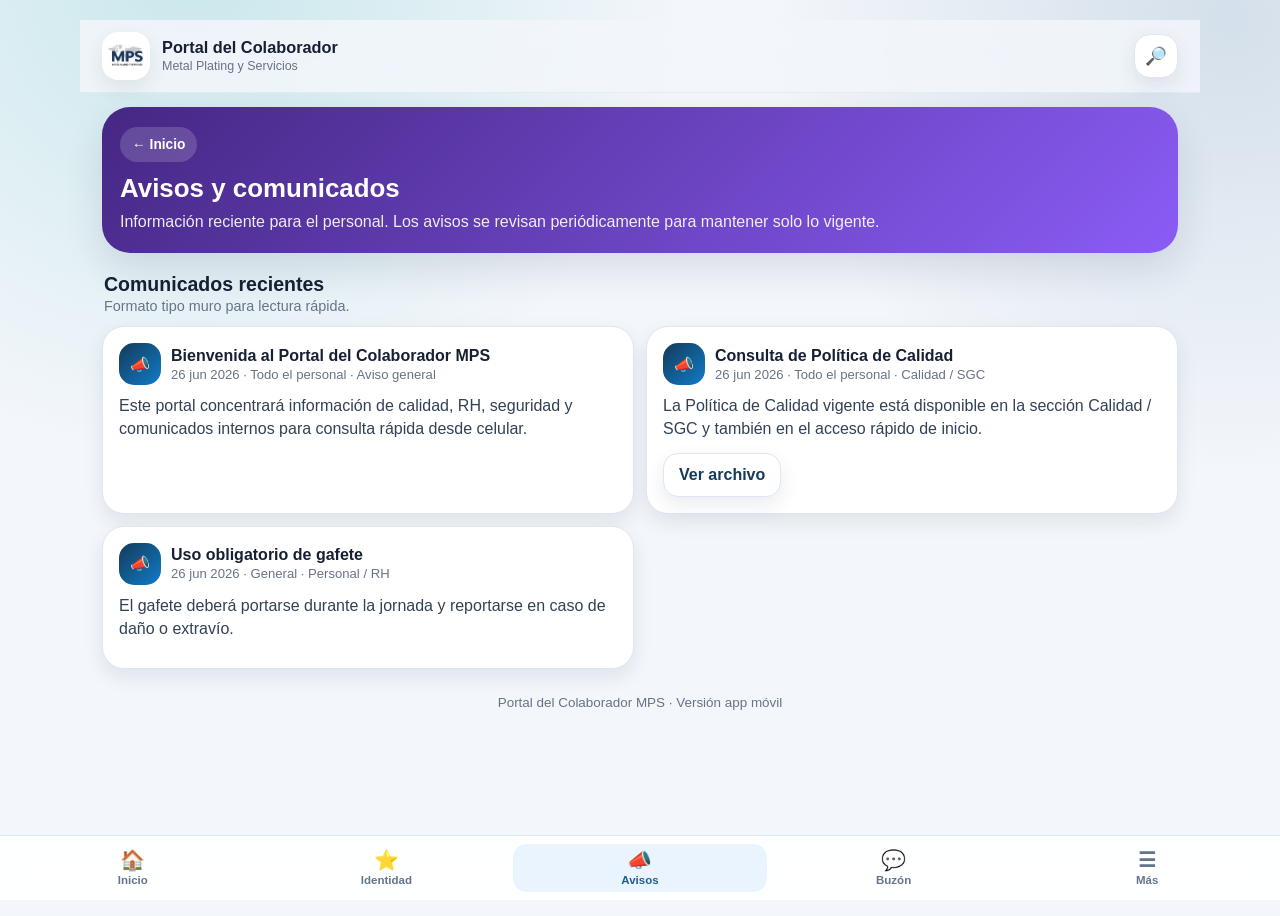
==== avisos.html @ 80244544 "App movil" ====
<!doctype html><html lang="es-MX"><head><meta charset="utf-8"><meta name="viewport" content="width=device-width, initial-scale=1"><title>Avisos - Portal del Colaborador MPS</title><meta name="description" content="Portal del Colaborador MPS."><link rel="stylesheet" href="css/estilos.css"></head><body data-page="avisos"><div class="app-shell"><div class="topbar"><a class="logo-tile" href="index.html"><img src="assets/logo_mps.png" alt="Logo MPS"></a><div class="top-title"><strong>Portal del Colaborador</strong><span>Metal Plating y Servicios</span></div><a class="search-pill" href="documentos.html" aria-label="Documentos">🔎</a></div><section class="module-hero avisos"><a class="back" href="index.html">← Inicio</a><h1>Avisos y comunicados</h1><p>Información reciente para el personal. Los avisos se revisan periódicamente para mantener solo lo vigente.</p></section><section class="section"><div class="section-head"><div><h2>Comunicados recientes</h2><p>Formato tipo muro para lectura rápida.</p></div></div><div id="avisos-feed" class="feed-list">Cargando avisos...</div></section></div><nav class="bottom-nav" aria-label="Navegación principal"><a href="index.html" data-nav="inicio"><span class="nav-ico">🏠</span><span>Inicio</span></a><a href="identidad.html" data-nav="identidad"><span class="nav-ico">⭐</span><span>Identidad</span></a><a href="avisos.html" data-nav="avisos"><span class="nav-ico">📣</span><span>Avisos</span></a><a href="buzon.html" data-nav="buzon"><span class="nav-ico">💬</span><span>Buzón</span></a><a href="mas.html" data-nav="mas"><span class="nav-ico">☰</span><span>Más</span></a></nav><footer class="footer">Portal del Colaborador MPS · Versión app móvil</footer><script src="js/portal.js"></script></body></html>
---- css/estilos.css ----
:root{--bg:#f3f6fb;--card:#fff;--ink:#172033;--muted:#687386;--line:#dde6f1;--primary:#153a5b;--primary2:#225f8d;--accent:#0ba6a6;--accent2:#0f7cc7;--ok:#12824a;--shadow:0 16px 38px rgba(24,42,67,.12);--shadow2:0 8px 20px rgba(24,42,67,.09);--r:24px}
*{box-sizing:border-box}html{scroll-behavior:smooth}body{margin:0;font-family:Arial,Helvetica,sans-serif;color:var(--ink);background:radial-gradient(circle at 15% -4%,rgba(11,166,166,.18),transparent 34%),radial-gradient(circle at 96% 2%,rgba(34,95,141,.15),transparent 30%),var(--bg);padding-bottom:96px}a{color:inherit;text-decoration:none}h1,h2,h3,p{margin-top:0}.app-shell{max-width:1120px;margin:0 auto;padding:14px 14px 0}.topbar{position:sticky;top:0;z-index:10;display:flex;align-items:center;gap:12px;padding:12px 14px;margin:0 -14px 10px;background:rgba(243,246,251,.86);backdrop-filter:blur(14px);border-bottom:1px solid rgba(221,230,241,.72)}.logo-tile{width:48px;height:48px;border-radius:16px;background:white;display:grid;place-items:center;box-shadow:var(--shadow2);overflow:hidden;flex:0 0 auto}.logo-tile img{width:40px;height:auto}.top-title{line-height:1.1}.top-title strong{font-size:1.02rem}.top-title span{display:block;color:var(--muted);font-size:.78rem;margin-top:3px}.search-pill{margin-left:auto;min-width:44px;height:44px;border-radius:16px;background:#fff;border:1px solid var(--line);display:grid;place-items:center;box-shadow:var(--shadow2);font-size:1.1rem}.hero-app{padding:22px 18px;background:linear-gradient(135deg,rgba(21,58,91,.98),rgba(15,124,199,.92));color:white;border-radius:30px;box-shadow:var(--shadow);overflow:hidden;position:relative}.hero-app:after{content:"";position:absolute;right:-36px;bottom:-42px;width:138px;height:138px;border-radius:44px;background:rgba(255,255,255,.12);transform:rotate(20deg)}.hero-app .eyebrow{font-size:.78rem;text-transform:uppercase;letter-spacing:.12em;font-weight:800;opacity:.8;margin-bottom:8px}.hero-app h1{font-size:1.82rem;line-height:1.03;margin-bottom:10px;max-width:520px}.hero-app p{color:rgba(255,255,255,.9);line-height:1.45;max-width:650px;margin-bottom:14px}.quick-badges{display:flex;gap:8px;flex-wrap:wrap}.quick-badges span{background:rgba(255,255,255,.14);border:1px solid rgba(255,255,255,.24);padding:8px 11px;border-radius:999px;font-size:.78rem;font-weight:800}.section{margin-top:20px}.section-head{display:flex;align-items:flex-end;justify-content:space-between;gap:12px;margin:0 2px 12px}.section-head h2{font-size:1.22rem;margin-bottom:2px}.section-head p{color:var(--muted);font-size:.9rem;margin-bottom:0}.link-mini{color:var(--primary2);font-weight:800;font-size:.9rem}.app-grid{display:grid;grid-template-columns:repeat(2,minmax(0,1fr));gap:12px}.app-card{border-radius:24px;background:var(--card);border:1px solid var(--line);box-shadow:var(--shadow2);padding:16px;min-height:150px;display:flex;flex-direction:column;justify-content:space-between;position:relative;overflow:hidden}.app-card:after{content:"";position:absolute;right:-28px;top:-28px;width:88px;height:88px;border-radius:30px;background:rgba(15,124,199,.08);transform:rotate(18deg)}.app-card .icon{font-size:2rem;margin-bottom:12px}.app-card h3{font-size:1.03rem;margin-bottom:5px;position:relative;z-index:1}.app-card p{color:var(--muted);font-size:.88rem;line-height:1.35;margin-bottom:0;position:relative;z-index:1}.app-card.identity{background:linear-gradient(180deg,#fff,#edf8ff)}.app-card.rh{background:linear-gradient(180deg,#fff,#eefbf8)}.app-card.seguridad{background:linear-gradient(180deg,#fff,#fff5ea)}.app-card.avisos{background:linear-gradient(180deg,#fff,#f4f0ff)}.app-card.buzon{background:linear-gradient(180deg,#fff,#eef8ff)}.doc-feature,.notice{background:white;border:1px solid var(--line);border-radius:var(--r);box-shadow:var(--shadow2);padding:16px}.feed-list,.doc-list{display:grid;gap:12px}.feed-card,.doc-card{background:white;border:1px solid var(--line);border-radius:22px;box-shadow:var(--shadow2);padding:16px}.feed-top{display:flex;align-items:center;gap:10px;margin-bottom:10px}.feed-avatar{width:42px;height:42px;border-radius:15px;background:linear-gradient(135deg,var(--primary),var(--accent2));display:grid;place-items:center;color:white;font-weight:900}.feed-meta strong{display:block}.feed-meta span{display:block;color:var(--muted);font-size:.82rem;margin-top:2px}.feed-card p,.doc-card p{color:#334155;line-height:1.42;margin-bottom:12px}.module-hero{padding:20px 18px;border-radius:28px;color:white;box-shadow:var(--shadow);background:linear-gradient(135deg,var(--primary),var(--accent2));margin-top:8px;position:relative;overflow:hidden}.module-hero.identity{background:linear-gradient(135deg,#123556,#1b84bd)}.module-hero.avisos{background:linear-gradient(135deg,#452783,#8b5cf6)}.module-hero.buzon{background:linear-gradient(135deg,#0f5974,#0ba6a6)}.module-hero.mas{background:linear-gradient(135deg,#243447,#60758f)}.module-hero h1{font-size:1.62rem;margin-bottom:8px}.module-hero p{color:rgba(255,255,255,.9);line-height:1.4;margin-bottom:0}.back{display:inline-flex;align-items:center;gap:8px;margin-bottom:12px;padding:10px 12px;border-radius:999px;background:rgba(255,255,255,.16);color:white;font-weight:800;font-size:.86rem}.tabs{display:flex;gap:8px;overflow:auto;padding:2px 2px 8px;margin-bottom:10px}.tab{white-space:nowrap;border:1px solid var(--line);background:white;border-radius:999px;padding:10px 13px;font-weight:800;color:#334155;box-shadow:var(--shadow2);cursor:pointer}.tab.active{background:var(--primary);color:white;border-color:var(--primary)}.meta-row{display:flex;flex-wrap:wrap;gap:7px;margin-bottom:12px}.pill{border-radius:999px;background:#f1f5f9;border:1px solid #e2e8f0;color:#475569;padding:6px 9px;font-size:.75rem;font-weight:800}.pill.ok{background:#eaf8f0;color:var(--ok);border-color:#bfe7ce}.pill.pending{background:#fff7ed;color:#9a4b00;border-color:#fed7aa}.pill.draft{background:#f5f3ff;color:#6d28d9;border-color:#ddd6fe}.btn-row{display:flex;flex-wrap:wrap;gap:10px}.btn{display:inline-flex;align-items:center;justify-content:center;gap:8px;min-height:44px;padding:11px 15px;border-radius:15px;background:linear-gradient(135deg,var(--primary),var(--accent2));color:white;font-weight:900;border:0;box-shadow:0 8px 18px rgba(15,124,199,.18)}.btn.secondary{background:#fff;color:var(--primary);border:1px solid var(--line);box-shadow:var(--shadow2)}.btn.disabled{background:#e5e7eb;color:#64748b;box-shadow:none}.note-chip{display:inline-flex;width:fit-content;padding:9px 12px;border-radius:999px;background:rgba(29,168,161,.12);color:#0f6f78;border:1px solid #bfeae7;font-size:.82rem;font-weight:900}.epp-icons{display:grid;gap:10px;margin-top:12px}.epp-item{display:flex;align-items:center;gap:10px;padding:10px 12px;border-radius:14px;background:linear-gradient(180deg,#fffdf8,#fff7e5);border:1px solid #f0d490;color:#6f4a00;font-weight:700;line-height:1.35}.forms-card{display:grid;gap:18px}.forms-card-text{padding:16px;border-radius:18px;background:linear-gradient(180deg,rgba(255,255,255,.94),rgba(245,248,255,.94));border:1px solid rgba(23,50,77,.14)}.forms-frame-wrap{width:100%;min-height:680px;border-radius:22px;overflow:hidden;border:1px solid rgba(23,50,77,.16);background:#fff;box-shadow:var(--shadow2)}.forms-frame{width:100%;height:760px;border:0;display:block}.bottom-nav{position:fixed;left:0;right:0;bottom:0;z-index:20;background:rgba(255,255,255,.92);backdrop-filter:blur(14px);border-top:1px solid var(--line);display:grid;grid-template-columns:repeat(5,1fr);padding:8px 6px calc(8px + env(safe-area-inset-bottom))}.bottom-nav a{display:flex;flex-direction:column;align-items:center;gap:4px;color:#64748b;font-size:.72rem;font-weight:900;padding:6px 2px;border-radius:14px}.bottom-nav a .nav-ico{font-size:1.25rem;line-height:1}.bottom-nav a.active{background:#eaf4ff;color:var(--primary2)}.footer{padding:26px 14px 110px;text-align:center;color:var(--muted);font-size:.84rem}
@media (min-width:720px){.app-shell{padding:20px 22px 0}.topbar{margin:0 -22px 14px;padding-left:22px;padding-right:22px}.hero-app{padding:34px}.hero-app h1{font-size:2.35rem}.app-grid{grid-template-columns:repeat(3,minmax(0,1fr))}.doc-feature{display:grid;grid-template-columns:1fr auto;align-items:center}.doc-list,.feed-list{grid-template-columns:repeat(2,minmax(0,1fr))}.epp-icons{grid-template-columns:repeat(2,minmax(0,1fr))}}@media (min-width:1040px){.app-grid{grid-template-columns:repeat(5,minmax(0,1fr))}}
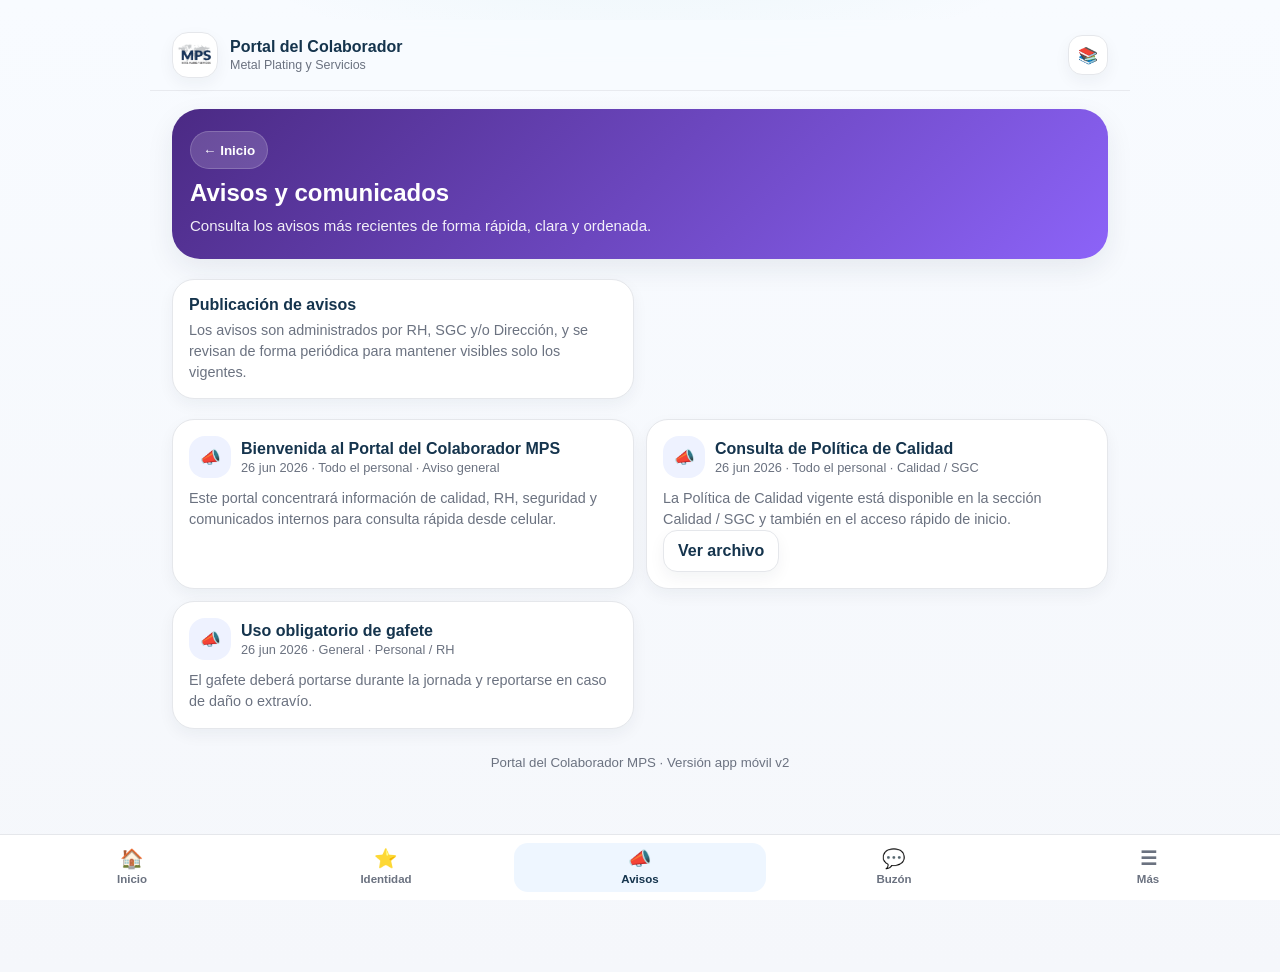
==== commit 96652209: "app" ====
--- a/avisos.html
+++ b/avisos.html
@@ -1 +1,57 @@
-<!doctype html><html lang="es-MX"><head><meta charset="utf-8"><meta name="viewport" content="width=device-width, initial-scale=1"><title>Avisos - Portal del Colaborador MPS</title><meta name="description" content="Portal del Colaborador MPS."><link rel="stylesheet" href="css/estilos.css"></head><body data-page="avisos"><div class="app-shell"><div class="topbar"><a class="logo-tile" href="index.html"><img src="assets/logo_mps.png" alt="Logo MPS"></a><div class="top-title"><strong>Portal del Colaborador</strong><span>Metal Plating y Servicios</span></div><a class="search-pill" href="documentos.html" aria-label="Documentos">🔎</a></div><section class="module-hero avisos"><a class="back" href="index.html">← Inicio</a><h1>Avisos y comunicados</h1><p>Información reciente para el personal. Los avisos se revisan periódicamente para mantener solo lo vigente.</p></section><section class="section"><div class="section-head"><div><h2>Comunicados recientes</h2><p>Formato tipo muro para lectura rápida.</p></div></div><div id="avisos-feed" class="feed-list">Cargando avisos...</div></section></div><nav class="bottom-nav" aria-label="Navegación principal"><a href="index.html" data-nav="inicio"><span class="nav-ico">🏠</span><span>Inicio</span></a><a href="identidad.html" data-nav="identidad"><span class="nav-ico">⭐</span><span>Identidad</span></a><a href="avisos.html" data-nav="avisos"><span class="nav-ico">📣</span><span>Avisos</span></a><a href="buzon.html" data-nav="buzon"><span class="nav-ico">💬</span><span>Buzón</span></a><a href="mas.html" data-nav="mas"><span class="nav-ico">☰</span><span>Más</span></a></nav><footer class="footer">Portal del Colaborador MPS · Versión app móvil</footer><script src="js/portal.js"></script></body></html>+<!doctype html>
+<html lang="es-MX">
+<head>
+  <meta charset="utf-8">
+  <meta name="viewport" content="width=device-width, initial-scale=1">
+  <title>Avisos - Portal del Colaborador MPS</title>
+  <meta name="description" content="Portal del Colaborador MPS">
+  <link rel="stylesheet" href="css/estilos.css">
+</head>
+<body data-page="avisos">
+  <div class="shell">
+    
+    <header class="topbar">
+      <a class="logo-box" href="index.html"><img src="assets/logo_mps.png" alt="Logo MPS"></a>
+      <div class="topcopy">
+        <strong>Portal del Colaborador</strong>
+        <span>Metal Plating y Servicios</span>
+      </div>
+      <div class="top-actions">
+        <a class="action-ico" href="documentos.html" aria-label="Documentos">📚</a>
+      </div>
+    </header>
+    
+    
+<section class="module-hero avisos">
+  <a class="back-btn" href="index.html">← Inicio</a>
+  <h1>Avisos y comunicados</h1>
+  <p>Consulta los avisos más recientes de forma rápida, clara y ordenada.</p>
+</section>
+
+<section class="section">
+  <div class="highlight-row">
+    <div class="info-box">
+      <h3>Publicación de avisos</h3>
+      <p>Los avisos son administrados por RH, SGC y/o Dirección, y se revisan de forma periódica para mantener visibles solo los vigentes.</p>
+    </div>
+  </div>
+</section>
+
+<section class="section">
+  <div id="avisos-feed" class="feed-list">Cargando avisos...</div>
+</section>
+
+    <footer class="footer">Portal del Colaborador MPS · Versión app móvil v2</footer>
+  </div>
+  
+    <nav class="bottom-nav" aria-label="Navegación principal">
+      <a href="index.html" data-nav="inicio"><span class="nav-ico">🏠</span><span>Inicio</span></a>
+      <a href="identidad.html" data-nav="identidad"><span class="nav-ico">⭐</span><span>Identidad</span></a>
+      <a href="avisos.html" data-nav="avisos"><span class="nav-ico">📣</span><span>Avisos</span></a>
+      <a href="buzon.html" data-nav="buzon"><span class="nav-ico">💬</span><span>Buzón</span></a>
+      <a href="mas.html" data-nav="mas"><span class="nav-ico">☰</span><span>Más</span></a>
+    </nav>
+    
+  <script src="js/portal.js"></script>
+</body>
+</html>
--- a/css/estilos.css
+++ b/css/estilos.css
@@ -1,4 +1,303 @@
 
-:root{--bg:#f3f6fb;--card:#fff;--ink:#172033;--muted:#687386;--line:#dde6f1;--primary:#153a5b;--primary2:#225f8d;--accent:#0ba6a6;--accent2:#0f7cc7;--ok:#12824a;--shadow:0 16px 38px rgba(24,42,67,.12);--shadow2:0 8px 20px rgba(24,42,67,.09);--r:24px}
-*{box-sizing:border-box}html{scroll-behavior:smooth}body{margin:0;font-family:Arial,Helvetica,sans-serif;color:var(--ink);background:radial-gradient(circle at 15% -4%,rgba(11,166,166,.18),transparent 34%),radial-gradient(circle at 96% 2%,rgba(34,95,141,.15),transparent 30%),var(--bg);padding-bottom:96px}a{color:inherit;text-decoration:none}h1,h2,h3,p{margin-top:0}.app-shell{max-width:1120px;margin:0 auto;padding:14px 14px 0}.topbar{position:sticky;top:0;z-index:10;display:flex;align-items:center;gap:12px;padding:12px 14px;margin:0 -14px 10px;background:rgba(243,246,251,.86);backdrop-filter:blur(14px);border-bottom:1px solid rgba(221,230,241,.72)}.logo-tile{width:48px;height:48px;border-radius:16px;background:white;display:grid;place-items:center;box-shadow:var(--shadow2);overflow:hidden;flex:0 0 auto}.logo-tile img{width:40px;height:auto}.top-title{line-height:1.1}.top-title strong{font-size:1.02rem}.top-title span{display:block;color:var(--muted);font-size:.78rem;margin-top:3px}.search-pill{margin-left:auto;min-width:44px;height:44px;border-radius:16px;background:#fff;border:1px solid var(--line);display:grid;place-items:center;box-shadow:var(--shadow2);font-size:1.1rem}.hero-app{padding:22px 18px;background:linear-gradient(135deg,rgba(21,58,91,.98),rgba(15,124,199,.92));color:white;border-radius:30px;box-shadow:var(--shadow);overflow:hidden;position:relative}.hero-app:after{content:"";position:absolute;right:-36px;bottom:-42px;width:138px;height:138px;border-radius:44px;background:rgba(255,255,255,.12);transform:rotate(20deg)}.hero-app .eyebrow{font-size:.78rem;text-transform:uppercase;letter-spacing:.12em;font-weight:800;opacity:.8;margin-bottom:8px}.hero-app h1{font-size:1.82rem;line-height:1.03;margin-bottom:10px;max-width:520px}.hero-app p{color:rgba(255,255,255,.9);line-height:1.45;max-width:650px;margin-bottom:14px}.quick-badges{display:flex;gap:8px;flex-wrap:wrap}.quick-badges span{background:rgba(255,255,255,.14);border:1px solid rgba(255,255,255,.24);padding:8px 11px;border-radius:999px;font-size:.78rem;font-weight:800}.section{margin-top:20px}.section-head{display:flex;align-items:flex-end;justify-content:space-between;gap:12px;margin:0 2px 12px}.section-head h2{font-size:1.22rem;margin-bottom:2px}.section-head p{color:var(--muted);font-size:.9rem;margin-bottom:0}.link-mini{color:var(--primary2);font-weight:800;font-size:.9rem}.app-grid{display:grid;grid-template-columns:repeat(2,minmax(0,1fr));gap:12px}.app-card{border-radius:24px;background:var(--card);border:1px solid var(--line);box-shadow:var(--shadow2);padding:16px;min-height:150px;display:flex;flex-direction:column;justify-content:space-between;position:relative;overflow:hidden}.app-card:after{content:"";position:absolute;right:-28px;top:-28px;width:88px;height:88px;border-radius:30px;background:rgba(15,124,199,.08);transform:rotate(18deg)}.app-card .icon{font-size:2rem;margin-bottom:12px}.app-card h3{font-size:1.03rem;margin-bottom:5px;position:relative;z-index:1}.app-card p{color:var(--muted);font-size:.88rem;line-height:1.35;margin-bottom:0;position:relative;z-index:1}.app-card.identity{background:linear-gradient(180deg,#fff,#edf8ff)}.app-card.rh{background:linear-gradient(180deg,#fff,#eefbf8)}.app-card.seguridad{background:linear-gradient(180deg,#fff,#fff5ea)}.app-card.avisos{background:linear-gradient(180deg,#fff,#f4f0ff)}.app-card.buzon{background:linear-gradient(180deg,#fff,#eef8ff)}.doc-feature,.notice{background:white;border:1px solid var(--line);border-radius:var(--r);box-shadow:var(--shadow2);padding:16px}.feed-list,.doc-list{display:grid;gap:12px}.feed-card,.doc-card{background:white;border:1px solid var(--line);border-radius:22px;box-shadow:var(--shadow2);padding:16px}.feed-top{display:flex;align-items:center;gap:10px;margin-bottom:10px}.feed-avatar{width:42px;height:42px;border-radius:15px;background:linear-gradient(135deg,var(--primary),var(--accent2));display:grid;place-items:center;color:white;font-weight:900}.feed-meta strong{display:block}.feed-meta span{display:block;color:var(--muted);font-size:.82rem;margin-top:2px}.feed-card p,.doc-card p{color:#334155;line-height:1.42;margin-bottom:12px}.module-hero{padding:20px 18px;border-radius:28px;color:white;box-shadow:var(--shadow);background:linear-gradient(135deg,var(--primary),var(--accent2));margin-top:8px;position:relative;overflow:hidden}.module-hero.identity{background:linear-gradient(135deg,#123556,#1b84bd)}.module-hero.avisos{background:linear-gradient(135deg,#452783,#8b5cf6)}.module-hero.buzon{background:linear-gradient(135deg,#0f5974,#0ba6a6)}.module-hero.mas{background:linear-gradient(135deg,#243447,#60758f)}.module-hero h1{font-size:1.62rem;margin-bottom:8px}.module-hero p{color:rgba(255,255,255,.9);line-height:1.4;margin-bottom:0}.back{display:inline-flex;align-items:center;gap:8px;margin-bottom:12px;padding:10px 12px;border-radius:999px;background:rgba(255,255,255,.16);color:white;font-weight:800;font-size:.86rem}.tabs{display:flex;gap:8px;overflow:auto;padding:2px 2px 8px;margin-bottom:10px}.tab{white-space:nowrap;border:1px solid var(--line);background:white;border-radius:999px;padding:10px 13px;font-weight:800;color:#334155;box-shadow:var(--shadow2);cursor:pointer}.tab.active{background:var(--primary);color:white;border-color:var(--primary)}.meta-row{display:flex;flex-wrap:wrap;gap:7px;margin-bottom:12px}.pill{border-radius:999px;background:#f1f5f9;border:1px solid #e2e8f0;color:#475569;padding:6px 9px;font-size:.75rem;font-weight:800}.pill.ok{background:#eaf8f0;color:var(--ok);border-color:#bfe7ce}.pill.pending{background:#fff7ed;color:#9a4b00;border-color:#fed7aa}.pill.draft{background:#f5f3ff;color:#6d28d9;border-color:#ddd6fe}.btn-row{display:flex;flex-wrap:wrap;gap:10px}.btn{display:inline-flex;align-items:center;justify-content:center;gap:8px;min-height:44px;padding:11px 15px;border-radius:15px;background:linear-gradient(135deg,var(--primary),var(--accent2));color:white;font-weight:900;border:0;box-shadow:0 8px 18px rgba(15,124,199,.18)}.btn.secondary{background:#fff;color:var(--primary);border:1px solid var(--line);box-shadow:var(--shadow2)}.btn.disabled{background:#e5e7eb;color:#64748b;box-shadow:none}.note-chip{display:inline-flex;width:fit-content;padding:9px 12px;border-radius:999px;background:rgba(29,168,161,.12);color:#0f6f78;border:1px solid #bfeae7;font-size:.82rem;font-weight:900}.epp-icons{display:grid;gap:10px;margin-top:12px}.epp-item{display:flex;align-items:center;gap:10px;padding:10px 12px;border-radius:14px;background:linear-gradient(180deg,#fffdf8,#fff7e5);border:1px solid #f0d490;color:#6f4a00;font-weight:700;line-height:1.35}.forms-card{display:grid;gap:18px}.forms-card-text{padding:16px;border-radius:18px;background:linear-gradient(180deg,rgba(255,255,255,.94),rgba(245,248,255,.94));border:1px solid rgba(23,50,77,.14)}.forms-frame-wrap{width:100%;min-height:680px;border-radius:22px;overflow:hidden;border:1px solid rgba(23,50,77,.16);background:#fff;box-shadow:var(--shadow2)}.forms-frame{width:100%;height:760px;border:0;display:block}.bottom-nav{position:fixed;left:0;right:0;bottom:0;z-index:20;background:rgba(255,255,255,.92);backdrop-filter:blur(14px);border-top:1px solid var(--line);display:grid;grid-template-columns:repeat(5,1fr);padding:8px 6px calc(8px + env(safe-area-inset-bottom))}.bottom-nav a{display:flex;flex-direction:column;align-items:center;gap:4px;color:#64748b;font-size:.72rem;font-weight:900;padding:6px 2px;border-radius:14px}.bottom-nav a .nav-ico{font-size:1.25rem;line-height:1}.bottom-nav a.active{background:#eaf4ff;color:var(--primary2)}.footer{padding:26px 14px 110px;text-align:center;color:var(--muted);font-size:.84rem}
-@media (min-width:720px){.app-shell{padding:20px 22px 0}.topbar{margin:0 -22px 14px;padding-left:22px;padding-right:22px}.hero-app{padding:34px}.hero-app h1{font-size:2.35rem}.app-grid{grid-template-columns:repeat(3,minmax(0,1fr))}.doc-feature{display:grid;grid-template-columns:1fr auto;align-items:center}.doc-list,.feed-list{grid-template-columns:repeat(2,minmax(0,1fr))}.epp-icons{grid-template-columns:repeat(2,minmax(0,1fr))}}@media (min-width:1040px){.app-grid{grid-template-columns:repeat(5,minmax(0,1fr))}}
+:root{
+  --bg:#f5f7fb;
+  --panel:#ffffff;
+  --ink:#1f2a37;
+  --muted:#6b7280;
+  --line:#e5e7eb;
+  --navy:#15344d;
+  --blue:#2f6f9f;
+  --teal:#1aa39c;
+  --mint:#ecfbf8;
+  --sky:#eef6ff;
+  --lav:#f5f1ff;
+  --sand:#fff6ec;
+  --shadow:0 10px 28px rgba(20,35,60,.08);
+  --shadow-soft:0 6px 16px rgba(20,35,60,.05);
+  --r-xl:26px;
+  --r-lg:22px;
+  --r-md:18px;
+}
+*{box-sizing:border-box}
+html{scroll-behavior:smooth}
+body{
+  margin:0;
+  font-family:Arial, Helvetica, sans-serif;
+  color:var(--ink);
+  background:
+    radial-gradient(900px 500px at 50% -220px, rgba(26,163,156,.10), transparent 60%),
+    linear-gradient(180deg, #f8fbff 0%, var(--bg) 100%);
+  padding-bottom:92px;
+}
+a{color:inherit;text-decoration:none}
+img{max-width:100%;display:block}
+h1,h2,h3,p{margin:0}
+button{font:inherit}
+.shell{
+  max-width:980px;
+  margin:0 auto;
+  padding:16px 16px 0;
+}
+.topbar{
+  position:sticky;
+  top:0;
+  z-index:20;
+  display:flex;
+  align-items:center;
+  gap:12px;
+  padding:12px 14px;
+  margin:0 -16px 16px;
+  background:rgba(248,251,255,.9);
+  backdrop-filter:blur(14px);
+  border-bottom:1px solid rgba(229,231,235,.8);
+}
+.logo-box{
+  width:46px;height:46px;border-radius:16px;
+  background:#fff;
+  border:1px solid var(--line);
+  display:grid;place-items:center;
+  box-shadow:var(--shadow-soft);
+  overflow:hidden;
+  flex:0 0 auto;
+}
+.logo-box img{width:38px}
+.topcopy strong{display:block;font-size:1rem;color:var(--navy)}
+.topcopy span{display:block;font-size:.78rem;color:var(--muted);margin-top:2px}
+.top-actions{margin-left:auto;display:flex;gap:8px}
+.action-ico{
+  width:40px;height:40px;border-radius:14px;
+  background:#fff;border:1px solid var(--line);display:grid;place-items:center;
+  box-shadow:var(--shadow-soft);font-size:1rem;color:var(--navy)
+}
+.hero{
+  padding:24px 20px;
+  background:linear-gradient(135deg, #13324a, #2c6c96);
+  border-radius:30px;
+  color:#fff;
+  box-shadow:var(--shadow);
+  position:relative;
+  overflow:hidden;
+}
+.hero::after{
+  content:"";
+  position:absolute;
+  right:-40px;top:-20px;
+  width:140px;height:140px;border-radius:38px;
+  background:rgba(255,255,255,.10);
+  transform:rotate(28deg);
+}
+.hero h1{font-size:1.7rem;line-height:1.07;max-width:520px;margin-bottom:10px}
+.hero p{font-size:.96rem;line-height:1.5;color:rgba(255,255,255,.92);max-width:560px}
+.hero-cta{display:flex;gap:10px;flex-wrap:wrap;margin-top:16px}
+.cta-chip{
+  display:inline-flex;align-items:center;gap:8px;
+  min-height:38px;padding:0 14px;border-radius:999px;
+  background:rgba(255,255,255,.14);
+  border:1px solid rgba(255,255,255,.22);
+  color:#fff;font-weight:800;font-size:.84rem
+}
+.section{margin-top:20px}
+.section-title{
+  display:flex;justify-content:space-between;align-items:flex-end;gap:12px;
+  margin-bottom:12px;
+}
+.section-title h2{font-size:1.1rem;color:var(--navy)}
+.section-title p{font-size:.88rem;color:var(--muted);margin-top:4px}
+.link-lite{font-size:.88rem;font-weight:800;color:var(--blue)}
+.home-grid{
+  display:grid;
+  grid-template-columns:repeat(2,minmax(0,1fr));
+  gap:12px;
+}
+.card{
+  background:var(--panel);
+  border:1px solid var(--line);
+  border-radius:24px;
+  box-shadow:var(--shadow-soft);
+}
+.quick{
+  padding:16px;
+  min-height:138px;
+  display:flex;
+  flex-direction:column;
+  justify-content:space-between;
+}
+.quick .icon{
+  width:48px;height:48px;border-radius:18px;
+  display:grid;place-items:center;
+  font-size:1.35rem;font-weight:700;
+}
+.quick h3{font-size:1rem;color:var(--navy);margin-top:12px;margin-bottom:6px}
+.quick p{font-size:.86rem;line-height:1.4;color:var(--muted)}
+.quick.identity .icon{background:var(--sky)}
+.quick.rh .icon{background:var(--mint)}
+.quick.seguridad .icon{background:var(--sand)}
+.quick.avisos .icon{background:var(--lav)}
+.quick.buzon .icon{background:#eefcff}
+
+.mini-strip{
+  padding:14px 16px;
+  display:flex;gap:12px;align-items:flex-start;
+}
+.mini-strip .mini-icon{
+  width:40px;height:40px;border-radius:14px;background:#eef4ff;
+  display:grid;place-items:center;font-size:1.1rem;flex:0 0 auto
+}
+.mini-strip strong{display:block;color:var(--navy);margin-bottom:4px}
+.mini-strip p{font-size:.87rem;line-height:1.4;color:var(--muted)}
+
+.module-hero{
+  padding:22px 18px;
+  border-radius:28px;
+  color:#fff;
+  box-shadow:var(--shadow);
+  margin-top:6px;
+}
+.module-hero.identity{background:linear-gradient(135deg,#103450,#1b7cb0)}
+.module-hero.avisos{background:linear-gradient(135deg,#4b2a84,#8c63f8)}
+.module-hero.buzon{background:linear-gradient(135deg,#0f5667,#16a39c)}
+.module-hero.more{background:linear-gradient(135deg,#243549,#516d86)}
+.module-hero h1{font-size:1.5rem;margin-top:10px;margin-bottom:8px}
+.module-hero p{font-size:.94rem;line-height:1.45;color:rgba(255,255,255,.92)}
+.back-btn{
+  display:inline-flex;align-items:center;gap:8px;
+  min-height:38px;padding:0 12px;border-radius:999px;
+  background:rgba(255,255,255,.16);border:1px solid rgba(255,255,255,.18);
+  color:#fff;font-size:.84rem;font-weight:800
+}
+.highlight-row{
+  display:grid;gap:12px;
+}
+.info-box{
+  padding:16px;
+  background:#fff;
+  border:1px solid var(--line);
+  border-radius:22px;
+  box-shadow:var(--shadow-soft);
+}
+.info-box h3{font-size:1rem;color:var(--navy);margin-bottom:6px}
+.info-box p{font-size:.9rem;line-height:1.45;color:var(--muted)}
+
+.tab-row{
+  display:flex;gap:8px;overflow:auto;padding-bottom:4px;margin-bottom:12px;
+}
+.tab{
+  white-space:nowrap;
+  padding:10px 14px;
+  border-radius:999px;
+  border:1px solid var(--line);
+  background:#fff;
+  color:#4b5563;
+  font-weight:800;
+  box-shadow:var(--shadow-soft);
+  cursor:pointer;
+}
+.tab.active{background:var(--navy);border-color:var(--navy);color:#fff}
+
+.doc-list,.feed-list{
+  display:grid;
+  gap:12px;
+}
+.doc-card,.feed-card{
+  background:#fff;
+  border:1px solid var(--line);
+  border-radius:22px;
+  box-shadow:var(--shadow-soft);
+  padding:16px;
+}
+.doc-card h3,.feed-card h3{font-size:1rem;color:var(--navy);margin-bottom:6px}
+.doc-card p,.feed-card p{font-size:.9rem;line-height:1.45;color:var(--muted)}
+.meta{
+  display:flex;flex-wrap:wrap;gap:7px;
+  margin:12px 0;
+}
+.pill{
+  display:inline-flex;align-items:center;
+  min-height:28px;padding:0 10px;border-radius:999px;
+  border:1px solid #e5e7eb;
+  background:#f8fafc;color:#4b5563;
+  font-size:.74rem;font-weight:800;
+}
+.pill.ok{background:#ecfdf5;border-color:#bbf7d0;color:#166534}
+.pill.info{background:#eef6ff;border-color:#bfdbfe;color:#1d4ed8}
+.note-chip{
+  display:inline-flex;align-items:center;
+  min-height:34px;padding:0 12px;border-radius:999px;
+  background:#eefcf9;border:1px solid #c9f0e8;color:#0f766e;
+  font-size:.8rem;font-weight:900
+}
+.btn-row{display:flex;gap:10px;flex-wrap:wrap}
+.btn{
+  display:inline-flex;align-items:center;justify-content:center;
+  min-height:42px;padding:0 14px;border-radius:14px;
+  background:linear-gradient(135deg, var(--navy), var(--blue));
+  color:#fff;font-weight:900;border:none;
+  box-shadow:0 8px 18px rgba(21,52,77,.15)
+}
+.btn.secondary{
+  background:#fff;color:var(--navy);border:1px solid var(--line);box-shadow:var(--shadow-soft)
+}
+.btn.disabled{
+  background:#e5e7eb;color:#6b7280;box-shadow:none
+}
+.feed-head{
+  display:flex;gap:10px;align-items:center;margin-bottom:10px
+}
+.feed-avatar{
+  width:42px;height:42px;border-radius:16px;display:grid;place-items:center;
+  background:#eef2ff;color:#4338ca;font-size:1.05rem;flex:0 0 auto
+}
+.feed-meta strong{display:block;color:var(--navy)}
+.feed-meta span{display:block;font-size:.8rem;color:var(--muted);margin-top:2px}
+
+.forms-box{
+  display:grid;gap:16px;
+}
+.forms-frame-wrap{
+  min-height:680px;border-radius:22px;overflow:hidden;border:1px solid var(--line);background:#fff;box-shadow:var(--shadow-soft)
+}
+.forms-frame{width:100%;height:760px;border:0;display:block}
+
+.epp-icons{
+  display:grid;gap:10px;margin-top:12px
+}
+.epp-item{
+  display:flex;align-items:center;gap:10px;
+  padding:11px 12px;border-radius:15px;
+  background:#fff7ec;border:1px solid #fcd9b6;color:#8a4c00;
+  font-size:.88rem;font-weight:700
+}
+
+.bottom-nav{
+  position:fixed;left:0;right:0;bottom:0;z-index:30;
+  display:grid;grid-template-columns:repeat(5,1fr);
+  gap:2px;
+  padding:8px 6px calc(8px + env(safe-area-inset-bottom));
+  background:rgba(255,255,255,.94);
+  backdrop-filter:blur(14px);
+  border-top:1px solid var(--line);
+}
+.bottom-nav a{
+  display:flex;flex-direction:column;align-items:center;gap:4px;
+  padding:7px 4px;border-radius:14px;color:#6b7280;
+  font-size:.72rem;font-weight:900
+}
+.bottom-nav a .nav-ico{font-size:1.18rem;line-height:1}
+.bottom-nav a.active{background:#eef6ff;color:var(--navy)}
+
+.footer{
+  padding:26px 0 110px;
+  text-align:center;
+  color:var(--muted);
+  font-size:.83rem;
+}
+
+@media (min-width:720px){
+  .shell{padding:20px 22px 0}
+  .topbar{margin:0 -22px 18px;padding-left:22px;padding-right:22px}
+  .hero{padding:30px 28px}
+  .hero h1{font-size:2.1rem}
+  .home-grid{grid-template-columns:repeat(3,minmax(0,1fr))}
+  .doc-list,.feed-list,.highlight-row{grid-template-columns:repeat(2,minmax(0,1fr))}
+  .epp-icons{grid-template-columns:repeat(2,minmax(0,1fr))}
+}
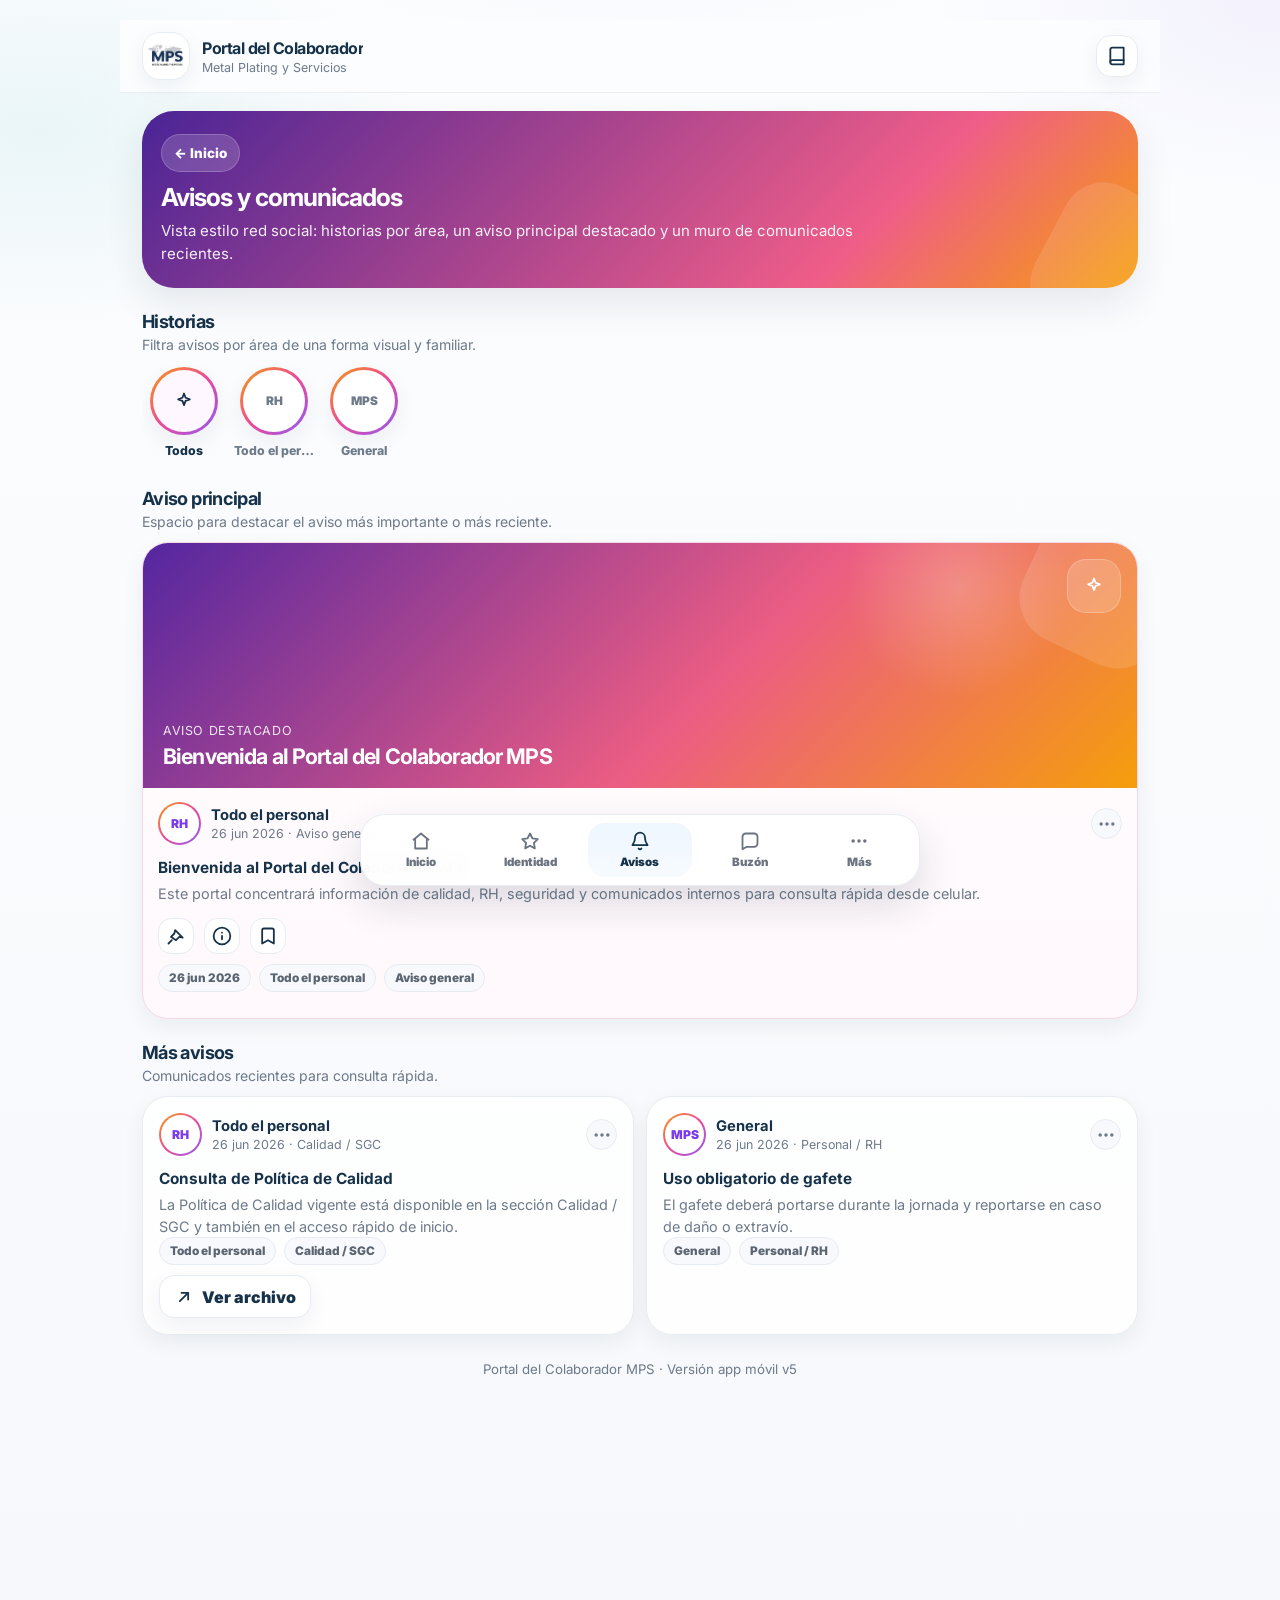
==== commit 861ae1fe: "v5" ====
--- a/avisos.html
+++ b/avisos.html
@@ -5,53 +5,63 @@
   <meta name="viewport" content="width=device-width, initial-scale=1">
   <title>Avisos - Portal del Colaborador MPS</title>
   <meta name="description" content="Portal del Colaborador MPS">
+  <meta name="theme-color" content="#17344d">
+  <link rel="manifest" href="manifest.webmanifest">
   <link rel="stylesheet" href="css/estilos.css">
 </head>
 <body data-page="avisos">
   <div class="shell">
     
-    <header class="topbar">
-      <a class="logo-box" href="index.html"><img src="assets/logo_mps.png" alt="Logo MPS"></a>
-      <div class="topcopy">
-        <strong>Portal del Colaborador</strong>
-        <span>Metal Plating y Servicios</span>
-      </div>
-      <div class="top-actions">
-        <a class="action-ico" href="documentos.html" aria-label="Documentos">📚</a>
-      </div>
-    </header>
-    
+<header class="topbar">
+  <a class="logo-box" href="index.html"><img src="assets/logo_mps.png" alt="Logo MPS"></a>
+  <div class="topcopy">
+    <strong>Portal del Colaborador</strong>
+    <span>Metal Plating y Servicios</span>
+  </div>
+  <div class="top-actions">
+    <a class="action-ico" href="documentos.html" aria-label="Biblioteca"><span data-icon="library"></span></a>
+  </div>
+</header>
+
     
 <section class="module-hero avisos">
   <a class="back-btn" href="index.html">← Inicio</a>
   <h1>Avisos y comunicados</h1>
-  <p>Consulta los avisos más recientes de forma rápida, clara y ordenada.</p>
+  <p>Vista estilo red social: historias por área, un aviso principal destacado y un muro de comunicados recientes.</p>
 </section>
 
 <section class="section">
-  <div class="highlight-row">
-    <div class="info-box">
-      <h3>Publicación de avisos</h3>
-      <p>Los avisos son administrados por RH, SGC y/o Dirección, y se revisan de forma periódica para mantener visibles solo los vigentes.</p>
-    </div>
+  <div class="section-title">
+    <div><h2>Historias</h2><p>Filtra avisos por área de una forma visual y familiar.</p></div>
   </div>
+  <div id="story-filters" class="story-row">Cargando filtros...</div>
 </section>
 
 <section class="section">
+  <div class="section-title">
+    <div><h2>Aviso principal</h2><p>Espacio para destacar el aviso más importante o más reciente.</p></div>
+  </div>
+  <div id="aviso-destacado">Cargando aviso...</div>
+</section>
+
+<section class="section">
+  <div class="section-title">
+    <div><h2>Más avisos</h2><p>Comunicados recientes para consulta rápida.</p></div>
+  </div>
   <div id="avisos-feed" class="feed-list">Cargando avisos...</div>
 </section>
 
-    <footer class="footer">Portal del Colaborador MPS · Versión app móvil v2</footer>
+    <footer class="footer">Portal del Colaborador MPS · Versión app móvil v5</footer>
   </div>
   
-    <nav class="bottom-nav" aria-label="Navegación principal">
-      <a href="index.html" data-nav="inicio"><span class="nav-ico">🏠</span><span>Inicio</span></a>
-      <a href="identidad.html" data-nav="identidad"><span class="nav-ico">⭐</span><span>Identidad</span></a>
-      <a href="avisos.html" data-nav="avisos"><span class="nav-ico">📣</span><span>Avisos</span></a>
-      <a href="buzon.html" data-nav="buzon"><span class="nav-ico">💬</span><span>Buzón</span></a>
-      <a href="mas.html" data-nav="mas"><span class="nav-ico">☰</span><span>Más</span></a>
-    </nav>
-    
+<nav class="bottom-nav" aria-label="Navegación principal">
+  <a href="index.html" data-nav="inicio"><span class="nav-ico" data-icon="home"></span><span>Inicio</span></a>
+  <a href="identidad.html" data-nav="identidad"><span class="nav-ico" data-icon="star"></span><span>Identidad</span></a>
+  <a href="avisos.html" data-nav="avisos"><span class="nav-ico" data-icon="bell"></span><span>Avisos</span></a>
+  <a href="buzon.html" data-nav="buzon"><span class="nav-ico" data-icon="message"></span><span>Buzón</span></a>
+  <a href="mas.html" data-nav="mas"><span class="nav-ico" data-icon="more"></span><span>Más</span></a>
+</nav>
+
   <script src="js/portal.js"></script>
 </body>
 </html>
--- a/css/estilos.css
+++ b/css/estilos.css
@@ -1,303 +1,316 @@
+
+@import url('https://fonts.googleapis.com/css2?family=Inter:wght@400;500;600;700;800;900&display=swap');
 
 :root{
-  --bg:#f5f7fb;
-  --panel:#ffffff;
-  --ink:#1f2a37;
-  --muted:#6b7280;
-  --line:#e5e7eb;
-  --navy:#15344d;
-  --blue:#2f6f9f;
-  --teal:#1aa39c;
-  --mint:#ecfbf8;
-  --sky:#eef6ff;
-  --lav:#f5f1ff;
-  --sand:#fff6ec;
-  --shadow:0 10px 28px rgba(20,35,60,.08);
-  --shadow-soft:0 6px 16px rgba(20,35,60,.05);
-  --r-xl:26px;
-  --r-lg:22px;
+  --bg:#f6f8fb;
+  --paper:#ffffff;
+  --ink:#223043;
+  --muted:#6d7a8a;
+  --line:#e7ecf2;
+  --navy:#16324a;
+  --navy-2:#214d70;
+  --blue:#2f7faa;
+  --teal:#17a39b;
+  --mint:#eafbf6;
+  --sky:#edf7ff;
+  --violet:#7b5ce1;
+  --violet-soft:#f4f0ff;
+  --pink:#ef5d88;
+  --rose:#fff1f6;
+  --amber:#f59e0b;
+  --sand:#fff6eb;
+  --green:#16a34a;
+  --shadow:0 16px 38px rgba(17,35,53,.09);
+  --shadow-soft:0 8px 22px rgba(17,35,53,.06);
+  --r-xl:32px;
+  --r-lg:26px;
   --r-md:18px;
+  --nav-height:84px;
 }
 *{box-sizing:border-box}
 html{scroll-behavior:smooth}
 body{
   margin:0;
-  font-family:Arial, Helvetica, sans-serif;
+  min-height:100vh;
+  font-family:'Inter', system-ui, -apple-system, BlinkMacSystemFont, 'Segoe UI', Arial, sans-serif;
   color:var(--ink);
   background:
-    radial-gradient(900px 500px at 50% -220px, rgba(26,163,156,.10), transparent 60%),
-    linear-gradient(180deg, #f8fbff 0%, var(--bg) 100%);
-  padding-bottom:92px;
-}
-a{color:inherit;text-decoration:none}
-img{max-width:100%;display:block}
+    radial-gradient(780px 430px at 50% -230px, rgba(47,127,170,.11), transparent 65%),
+    radial-gradient(640px 340px at 3% 8%, rgba(23,163,155,.08), transparent 60%),
+    radial-gradient(580px 330px at 100% 0%, rgba(123,92,225,.07), transparent 60%),
+    linear-gradient(180deg,#fcfdff 0%,var(--bg) 100%);
+  padding-bottom:calc(var(--nav-height) + 28px);
+}
+a{text-decoration:none;color:inherit}
+img{display:block;max-width:100%}
 h1,h2,h3,p{margin:0}
 button{font:inherit}
-.shell{
-  max-width:980px;
-  margin:0 auto;
-  padding:16px 16px 0;
-}
+.shell{max-width:1040px;margin:0 auto;padding:16px 16px 0}
+
 .topbar{
-  position:sticky;
-  top:0;
-  z-index:20;
-  display:flex;
-  align-items:center;
-  gap:12px;
-  padding:12px 14px;
-  margin:0 -16px 16px;
-  background:rgba(248,251,255,.9);
-  backdrop-filter:blur(14px);
-  border-bottom:1px solid rgba(229,231,235,.8);
+  position:sticky;top:0;z-index:30;
+  display:flex;align-items:center;gap:12px;
+  margin:0 -16px 18px;padding:12px 16px;
+  background:rgba(252,253,255,.88);
+  border-bottom:1px solid rgba(231,236,242,.82);
+  backdrop-filter:blur(16px);
 }
 .logo-box{
-  width:46px;height:46px;border-radius:16px;
-  background:#fff;
-  border:1px solid var(--line);
-  display:grid;place-items:center;
-  box-shadow:var(--shadow-soft);
-  overflow:hidden;
-  flex:0 0 auto;
-}
-.logo-box img{width:38px}
-.topcopy strong{display:block;font-size:1rem;color:var(--navy)}
-.topcopy span{display:block;font-size:.78rem;color:var(--muted);margin-top:2px}
+  width:48px;height:48px;border-radius:18px;background:#fff;border:1px solid var(--line);
+  display:grid;place-items:center;box-shadow:var(--shadow-soft);overflow:hidden;flex:0 0 auto;
+}
+.logo-box img{width:40px}
+.topcopy{min-width:0}
+.topcopy strong{display:block;color:var(--navy);font-size:1rem;letter-spacing:-.03em;white-space:nowrap;overflow:hidden;text-overflow:ellipsis}
+.topcopy span{display:block;color:var(--muted);font-size:.78rem;margin-top:2px;white-space:nowrap;overflow:hidden;text-overflow:ellipsis}
 .top-actions{margin-left:auto;display:flex;gap:8px}
 .action-ico{
-  width:40px;height:40px;border-radius:14px;
-  background:#fff;border:1px solid var(--line);display:grid;place-items:center;
-  box-shadow:var(--shadow-soft);font-size:1rem;color:var(--navy)
-}
+  width:42px;height:42px;border-radius:15px;background:#fff;border:1px solid var(--line);
+  display:grid;place-items:center;box-shadow:var(--shadow-soft);color:var(--navy);
+}
+.icon-svg{width:20px;height:20px;display:block;stroke-width:2.15}
+
 .hero{
-  padding:24px 20px;
-  background:linear-gradient(135deg, #13324a, #2c6c96);
-  border-radius:30px;
-  color:#fff;
-  box-shadow:var(--shadow);
-  position:relative;
-  overflow:hidden;
+  color:#fff;border-radius:34px;padding:28px 22px;box-shadow:var(--shadow);
+  background:
+    radial-gradient(120px 120px at 88% 18%, rgba(255,255,255,.18), transparent 70%),
+    linear-gradient(135deg,#142f47 0%,#2a719c 63%,#17a39b 100%);
+  position:relative;overflow:hidden;
 }
 .hero::after{
-  content:"";
-  position:absolute;
-  right:-40px;top:-20px;
-  width:140px;height:140px;border-radius:38px;
-  background:rgba(255,255,255,.10);
-  transform:rotate(28deg);
-}
-.hero h1{font-size:1.7rem;line-height:1.07;max-width:520px;margin-bottom:10px}
-.hero p{font-size:.96rem;line-height:1.5;color:rgba(255,255,255,.92);max-width:560px}
-.hero-cta{display:flex;gap:10px;flex-wrap:wrap;margin-top:16px}
+  content:"";position:absolute;right:-48px;bottom:-58px;width:172px;height:172px;border-radius:48px;
+  background:rgba(255,255,255,.10);transform:rotate(28deg);
+}
+.hero h1{font-size:1.82rem;line-height:1.04;letter-spacing:-.05em;max-width:590px;margin-bottom:10px}
+.hero p{font-size:.97rem;line-height:1.52;color:rgba(255,255,255,.94);max-width:620px}
+.hero-cta{display:flex;gap:10px;flex-wrap:wrap;margin-top:18px;position:relative;z-index:1}
 .cta-chip{
-  display:inline-flex;align-items:center;gap:8px;
-  min-height:38px;padding:0 14px;border-radius:999px;
-  background:rgba(255,255,255,.14);
-  border:1px solid rgba(255,255,255,.22);
-  color:#fff;font-weight:800;font-size:.84rem
-}
-.section{margin-top:20px}
-.section-title{
-  display:flex;justify-content:space-between;align-items:flex-end;gap:12px;
-  margin-bottom:12px;
-}
-.section-title h2{font-size:1.1rem;color:var(--navy)}
+  min-height:42px;display:inline-flex;align-items:center;gap:8px;padding:0 15px;border-radius:999px;
+  background:rgba(255,255,255,.15);border:1px solid rgba(255,255,255,.24);color:#fff;
+  font-size:.84rem;font-weight:850;box-shadow:0 4px 12px rgba(0,0,0,.06);
+}
+.section{margin-top:22px}
+.section-title{display:flex;justify-content:space-between;align-items:flex-end;gap:12px;margin-bottom:12px}
+.section-title h2{font-size:1.13rem;color:var(--navy);letter-spacing:-.035em}
 .section-title p{font-size:.88rem;color:var(--muted);margin-top:4px}
-.link-lite{font-size:.88rem;font-weight:800;color:var(--blue)}
+.link-lite{font-size:.88rem;font-weight:850;color:var(--blue)}
+
 .home-grid{
-  display:grid;
-  grid-template-columns:repeat(2,minmax(0,1fr));
-  gap:12px;
+  display:grid;grid-template-columns:repeat(2,minmax(0,1fr));gap:12px;
 }
 .card{
-  background:var(--panel);
-  border:1px solid var(--line);
-  border-radius:24px;
+  background:rgba(255,255,255,.88);
+  border:1px solid rgba(231,236,242,.95);
+  border-radius:26px;
   box-shadow:var(--shadow-soft);
 }
 .quick{
-  padding:16px;
-  min-height:138px;
-  display:flex;
-  flex-direction:column;
-  justify-content:space-between;
-}
+  position:relative;overflow:hidden;
+  padding:16px;min-height:142px;display:flex;flex-direction:column;justify-content:space-between;
+  transition:transform .18s ease, box-shadow .18s ease;
+}
+.quick:active{transform:scale(.985)}
+.quick::after{
+  content:"";position:absolute;right:-24px;top:-28px;width:82px;height:82px;border-radius:28px;
+  transform:rotate(22deg);opacity:.55
+}
+.quick.identity::after{background:#dff0ff}
+.quick.rh::after{background:#d9f7ee}
+.quick.seguridad::after{background:#ffe7cc}
+.quick.avisos::after{background:#ffe1ec}
+.quick.buzon::after{background:#eee5ff}
 .quick .icon{
-  width:48px;height:48px;border-radius:18px;
-  display:grid;place-items:center;
-  font-size:1.35rem;font-weight:700;
-}
-.quick h3{font-size:1rem;color:var(--navy);margin-top:12px;margin-bottom:6px}
-.quick p{font-size:.86rem;line-height:1.4;color:var(--muted)}
+  width:52px;height:52px;border-radius:19px;display:grid;place-items:center;color:var(--navy);position:relative;z-index:1;
+}
 .quick.identity .icon{background:var(--sky)}
 .quick.rh .icon{background:var(--mint)}
 .quick.seguridad .icon{background:var(--sand)}
-.quick.avisos .icon{background:var(--lav)}
-.quick.buzon .icon{background:#eefcff}
-
-.mini-strip{
-  padding:14px 16px;
-  display:flex;gap:12px;align-items:flex-start;
-}
-.mini-strip .mini-icon{
-  width:40px;height:40px;border-radius:14px;background:#eef4ff;
-  display:grid;place-items:center;font-size:1.1rem;flex:0 0 auto
-}
-.mini-strip strong{display:block;color:var(--navy);margin-bottom:4px}
-.mini-strip p{font-size:.87rem;line-height:1.4;color:var(--muted)}
+.quick.avisos .icon{background:var(--rose)}
+.quick.buzon .icon{background:var(--violet-soft)}
+.quick h3{font-size:1rem;color:var(--navy);letter-spacing:-.025em;margin-top:12px;margin-bottom:6px;position:relative;z-index:1}
+.quick p{font-size:.86rem;line-height:1.42;color:var(--muted);position:relative;z-index:1}
+
+.banner-note{padding:15px 16px;display:flex;align-items:flex-start;gap:12px}
+.banner-note .mini-icon{
+  width:42px;height:42px;border-radius:15px;background:#eef6ff;color:var(--blue);
+  display:grid;place-items:center;flex:0 0 auto;
+}
+.banner-note strong{display:block;color:var(--navy);margin-bottom:4px;letter-spacing:-.02em}
+.banner-note p{font-size:.88rem;line-height:1.45;color:var(--muted)}
 
 .module-hero{
-  padding:22px 18px;
-  border-radius:28px;
-  color:#fff;
-  box-shadow:var(--shadow);
-  margin-top:6px;
-}
-.module-hero.identity{background:linear-gradient(135deg,#103450,#1b7cb0)}
-.module-hero.avisos{background:linear-gradient(135deg,#4b2a84,#8c63f8)}
-.module-hero.buzon{background:linear-gradient(135deg,#0f5667,#16a39c)}
-.module-hero.more{background:linear-gradient(135deg,#243549,#516d86)}
-.module-hero h1{font-size:1.5rem;margin-top:10px;margin-bottom:8px}
-.module-hero p{font-size:.94rem;line-height:1.45;color:rgba(255,255,255,.92)}
+  color:#fff;border-radius:32px;padding:23px 19px;box-shadow:var(--shadow);margin-top:6px;position:relative;overflow:hidden;
+}
+.module-hero::after{
+  content:"";position:absolute;right:-54px;bottom:-56px;width:150px;height:150px;border-radius:42px;background:rgba(255,255,255,.11);transform:rotate(28deg);
+}
+.module-hero.identity{background:linear-gradient(135deg,#14344d,#247aaa)}
+.module-hero.avisos{background:linear-gradient(135deg,#4a2496,#ef5d88 72%,#f59e0b)}
+.module-hero.buzon{background:linear-gradient(135deg,#0e5264,#17a39b)}
+.module-hero.more{background:linear-gradient(135deg,#26384c,#5f7b92)}
 .back-btn{
-  display:inline-flex;align-items:center;gap:8px;
-  min-height:38px;padding:0 12px;border-radius:999px;
-  background:rgba(255,255,255,.16);border:1px solid rgba(255,255,255,.18);
-  color:#fff;font-size:.84rem;font-weight:800
-}
-.highlight-row{
-  display:grid;gap:12px;
-}
+  display:inline-flex;align-items:center;gap:8px;min-height:38px;padding:0 12px;border-radius:999px;
+  background:rgba(255,255,255,.16);border:1px solid rgba(255,255,255,.2);font-size:.84rem;font-weight:850;color:#fff;position:relative;z-index:1;
+}
+.module-hero h1{font-size:1.55rem;letter-spacing:-.04em;margin-top:10px;margin-bottom:8px;position:relative;z-index:1}
+.module-hero p{font-size:.94rem;line-height:1.5;color:rgba(255,255,255,.92);position:relative;z-index:1;max-width:700px}
 .info-box{
-  padding:16px;
-  background:#fff;
-  border:1px solid var(--line);
-  border-radius:22px;
-  box-shadow:var(--shadow-soft);
-}
-.info-box h3{font-size:1rem;color:var(--navy);margin-bottom:6px}
-.info-box p{font-size:.9rem;line-height:1.45;color:var(--muted)}
-
-.tab-row{
-  display:flex;gap:8px;overflow:auto;padding-bottom:4px;margin-bottom:12px;
-}
+  padding:16px;background:rgba(255,255,255,.9);border:1px solid var(--line);border-radius:24px;box-shadow:var(--shadow-soft)
+}
+.info-box h3{font-size:1rem;color:var(--navy);letter-spacing:-.025em;margin-bottom:6px}
+.info-box p{font-size:.9rem;line-height:1.48;color:var(--muted)}
+.highlight-row{display:grid;gap:12px}
+
+.tab-row,.story-row{
+  display:flex;gap:10px;overflow:auto;padding:2px 2px 7px;scrollbar-width:none;
+}
+.tab-row::-webkit-scrollbar,.story-row::-webkit-scrollbar{display:none}
 .tab{
-  white-space:nowrap;
-  padding:10px 14px;
-  border-radius:999px;
-  border:1px solid var(--line);
-  background:#fff;
-  color:#4b5563;
-  font-weight:800;
-  box-shadow:var(--shadow-soft);
-  cursor:pointer;
+  white-space:nowrap;padding:10px 14px;border-radius:999px;border:1px solid var(--line);background:#fff;
+  color:#4b5563;font-weight:850;box-shadow:var(--shadow-soft);cursor:pointer;
 }
 .tab.active{background:var(--navy);border-color:var(--navy);color:#fff}
 
-.doc-list,.feed-list{
-  display:grid;
-  gap:12px;
-}
-.doc-card,.feed-card{
-  background:#fff;
-  border:1px solid var(--line);
-  border-radius:22px;
-  box-shadow:var(--shadow-soft);
-  padding:16px;
-}
-.doc-card h3,.feed-card h3{font-size:1rem;color:var(--navy);margin-bottom:6px}
-.doc-card p,.feed-card p{font-size:.9rem;line-height:1.45;color:var(--muted)}
-.meta{
-  display:flex;flex-wrap:wrap;gap:7px;
-  margin:12px 0;
-}
+.doc-list,.feed-list{display:grid;gap:12px}
+.doc-card,.feed-card,.featured-card{
+  background:rgba(255,255,255,.92);border:1px solid var(--line);border-radius:26px;box-shadow:var(--shadow-soft);padding:16px
+}
+.doc-card h3,.feed-card h3,.featured-card h3{font-size:1rem;color:var(--navy);letter-spacing:-.025em;margin-bottom:6px}
+.doc-card p,.feed-card p,.featured-card p{font-size:.9rem;line-height:1.47;color:var(--muted)}
+.meta{display:flex;flex-wrap:wrap;gap:7px;margin:12px 0}
 .pill{
-  display:inline-flex;align-items:center;
-  min-height:28px;padding:0 10px;border-radius:999px;
-  border:1px solid #e5e7eb;
-  background:#f8fafc;color:#4b5563;
-  font-size:.74rem;font-weight:800;
+  min-height:28px;display:inline-flex;align-items:center;padding:0 10px;border-radius:999px;
+  border:1px solid #e5e7eb;background:#f8fafc;color:#4b5563;font-size:.74rem;font-weight:850
 }
 .pill.ok{background:#ecfdf5;border-color:#bbf7d0;color:#166534}
 .pill.info{background:#eef6ff;border-color:#bfdbfe;color:#1d4ed8}
 .note-chip{
-  display:inline-flex;align-items:center;
-  min-height:34px;padding:0 12px;border-radius:999px;
-  background:#eefcf9;border:1px solid #c9f0e8;color:#0f766e;
-  font-size:.8rem;font-weight:900
+  min-height:34px;display:inline-flex;align-items:center;padding:0 12px;border-radius:999px;
+  background:#eefcf9;border:1px solid #c9f0e8;color:#0f766e;font-size:.8rem;font-weight:900
 }
 .btn-row{display:flex;gap:10px;flex-wrap:wrap}
 .btn{
-  display:inline-flex;align-items:center;justify-content:center;
-  min-height:42px;padding:0 14px;border-radius:14px;
-  background:linear-gradient(135deg, var(--navy), var(--blue));
-  color:#fff;font-weight:900;border:none;
-  box-shadow:0 8px 18px rgba(21,52,77,.15)
-}
-.btn.secondary{
-  background:#fff;color:var(--navy);border:1px solid var(--line);box-shadow:var(--shadow-soft)
-}
-.btn.disabled{
-  background:#e5e7eb;color:#6b7280;box-shadow:none
-}
-.feed-head{
-  display:flex;gap:10px;align-items:center;margin-bottom:10px
-}
-.feed-avatar{
-  width:42px;height:42px;border-radius:16px;display:grid;place-items:center;
-  background:#eef2ff;color:#4338ca;font-size:1.05rem;flex:0 0 auto
-}
-.feed-meta strong{display:block;color:var(--navy)}
-.feed-meta span{display:block;font-size:.8rem;color:var(--muted);margin-top:2px}
-
-.forms-box{
-  display:grid;gap:16px;
-}
+  min-height:43px;display:inline-flex;align-items:center;justify-content:center;gap:8px;padding:0 14px;border-radius:15px;
+  background:linear-gradient(135deg,var(--navy),var(--blue));color:#fff;font-weight:900;border:none;
+  box-shadow:0 8px 18px rgba(21,52,77,.14)
+}
+.btn.secondary{background:#fff;color:var(--navy);border:1px solid var(--line);box-shadow:var(--shadow-soft)}
+.btn.disabled{background:#e5e7eb;color:#6b7280;box-shadow:none}
+
+.preview-card .preview-pane{
+  position:relative;height:148px;border-radius:19px;overflow:hidden;background:#f3f6fa;border:1px solid var(--line);margin-bottom:14px;
+}
+.preview-card .preview-pane iframe{
+  width:100%;height:248px;border:0;transform:scale(.92);transform-origin:top center;pointer-events:none;background:#fff;
+}
+.preview-label{
+  position:absolute;left:10px;top:10px;display:inline-flex;align-items:center;gap:6px;padding:7px 10px;border-radius:999px;
+  background:rgba(255,255,255,.91);backdrop-filter:blur(8px);border:1px solid rgba(231,235,240,.9);color:var(--navy);font-size:.72rem;font-weight:900;
+}
+
+.story-chip{
+  flex:0 0 auto;width:80px;text-align:center;cursor:pointer;border:0;background:transparent;padding:0;
+}
+.story-bubble{
+  width:68px;height:68px;border-radius:999px;margin:0 auto 8px;padding:3px;
+  background:linear-gradient(135deg,#f59e0b,#ec4899,#8b5cf6);
+  box-shadow:var(--shadow-soft);
+}
+.story-inner{
+  width:100%;height:100%;border-radius:999px;background:#fff;display:grid;place-items:center;color:var(--navy);
+}
+.story-chip span{display:block;font-size:.77rem;font-weight:800;color:var(--muted);white-space:nowrap;overflow:hidden;text-overflow:ellipsis}
+.story-chip.active span{color:var(--navy)}
+.story-chip.active .story-inner{background:#fef7ff}
+
+.featured-card{
+  background:linear-gradient(180deg,#fff,#fff8fc);border:1px solid #f3d8e5;padding:0;overflow:hidden;
+}
+.post-pad{padding:14px 15px 16px}
+.post-head,.feed-head{display:flex;gap:10px;align-items:center;margin-bottom:12px}
+.post-avatar,.feed-avatar{
+  width:43px;height:43px;border-radius:999px;padding:2px;
+  background:linear-gradient(135deg,#f59e0b,#ec4899,#8b5cf6);flex:0 0 auto;
+}
+.post-avatar-inner,.feed-avatar-inner{
+  width:100%;height:100%;border-radius:999px;background:#fff;display:grid;place-items:center;
+  color:#7c3aed;font-weight:900;font-size:.76rem;
+}
+.post-meta strong,.feed-meta strong{display:block;color:var(--navy);font-size:.92rem}
+.post-meta span,.feed-meta span{display:block;font-size:.78rem;color:var(--muted);margin-top:2px}
+.post-menu{
+  margin-left:auto;width:31px;height:31px;border-radius:999px;background:#f7f9fc;border:1px solid var(--line);
+  display:grid;place-items:center;color:var(--muted);
+}
+.post-media{
+  min-height:245px;display:flex;align-items:flex-end;padding:20px;color:#fff;
+  background:
+    radial-gradient(160px 160px at 82% 18%,rgba(255,255,255,.22),transparent 70%),
+    linear-gradient(135deg,#5426a0,#ec5d83 58%,#f59e0b);
+  position:relative;overflow:hidden;
+}
+.post-media::after{
+  content:"";position:absolute;right:-42px;top:-34px;width:150px;height:150px;border-radius:46px;background:rgba(255,255,255,.12);transform:rotate(25deg);
+}
+.post-media-icon{
+  position:absolute;right:16px;top:16px;width:54px;height:54px;border-radius:19px;background:rgba(255,255,255,.16);
+  display:grid;place-items:center;border:1px solid rgba(255,255,255,.23);
+}
+.post-media-title{position:relative;z-index:1;max-width:75%}
+.post-media-title small{display:block;font-size:.78rem;letter-spacing:.05em;text-transform:uppercase;opacity:.88;margin-bottom:7px}
+.post-media-title strong{font-size:1.34rem;line-height:1.05;letter-spacing:-.04em}
+.post-caption strong{color:var(--navy);font-size:.96rem}
+.post-caption p{margin-top:6px;color:var(--muted);font-size:.9rem;line-height:1.48}
+.post-actions{display:flex;align-items:center;justify-content:space-between;gap:12px;margin:14px 0 10px}
+.post-action-icons{display:flex;gap:10px}
+.icon-btn{
+  width:36px;height:36px;border-radius:13px;border:1px solid var(--line);background:#fff;display:grid;place-items:center;color:var(--navy);
+}
+.post-tags{display:flex;flex-wrap:wrap;gap:8px;margin-bottom:10px}
+.compact-chip{
+  display:inline-flex;align-items:center;min-height:28px;padding:0 10px;border-radius:999px;background:#f7f9fc;border:1px solid var(--line);
+  font-size:.74rem;font-weight:850;color:#5b6572;
+}
+
+.forms-box{display:grid;gap:16px}
 .forms-frame-wrap{
-  min-height:680px;border-radius:22px;overflow:hidden;border:1px solid var(--line);background:#fff;box-shadow:var(--shadow-soft)
+  min-height:680px;border-radius:24px;overflow:hidden;border:1px solid var(--line);background:#fff;box-shadow:var(--shadow-soft)
 }
 .forms-frame{width:100%;height:760px;border:0;display:block}
 
-.epp-icons{
-  display:grid;gap:10px;margin-top:12px
-}
+.epp-icons{display:grid;gap:10px;margin-top:12px}
 .epp-item{
-  display:flex;align-items:center;gap:10px;
-  padding:11px 12px;border-radius:15px;
-  background:#fff7ec;border:1px solid #fcd9b6;color:#8a4c00;
-  font-size:.88rem;font-weight:700
-}
+  display:flex;align-items:center;gap:10px;padding:11px 12px;border-radius:15px;
+  background:#fff7ec;border:1px solid #fcd9b6;color:#8a4c00;font-size:.88rem;font-weight:750;
+}
+.epp-item::before{
+  content:"";width:28px;height:28px;border-radius:10px;background:#ffe8c7;display:inline-block;flex:0 0 auto;
+}
+.epp-item[data-epp="shoe"]::before{content:"👞";display:grid;place-items:center}
+.epp-item[data-epp="glove"]::before{content:"🧤";display:grid;place-items:center}
+.epp-item[data-epp="glasses"]::before{content:"🥽";display:grid;place-items:center}
+.epp-item[data-epp="ear"]::before{content:"🎧";display:grid;place-items:center}
 
 .bottom-nav{
-  position:fixed;left:0;right:0;bottom:0;z-index:30;
-  display:grid;grid-template-columns:repeat(5,1fr);
-  gap:2px;
-  padding:8px 6px calc(8px + env(safe-area-inset-bottom));
-  background:rgba(255,255,255,.94);
-  backdrop-filter:blur(14px);
-  border-top:1px solid var(--line);
+  position:fixed;left:50%;transform:translateX(-50%);bottom:14px;z-index:40;
+  width:min(92vw,560px);display:grid;grid-template-columns:repeat(5,1fr);gap:6px;padding:8px;
+  background:rgba(255,255,255,.95);backdrop-filter:blur(16px);border:1px solid rgba(233,237,243,.96);
+  border-radius:25px;box-shadow:0 18px 40px rgba(18,37,56,.14);
 }
 .bottom-nav a{
-  display:flex;flex-direction:column;align-items:center;gap:4px;
-  padding:7px 4px;border-radius:14px;color:#6b7280;
-  font-size:.72rem;font-weight:900
-}
-.bottom-nav a .nav-ico{font-size:1.18rem;line-height:1}
-.bottom-nav a.active{background:#eef6ff;color:var(--navy)}
-
-.footer{
-  padding:26px 0 110px;
-  text-align:center;
-  color:var(--muted);
-  font-size:.83rem;
-}
-
+  display:flex;flex-direction:column;align-items:center;gap:4px;padding:8px 4px;border-radius:17px;color:#6b7280;
+  font-size:.72rem;font-weight:900;
+}
+.bottom-nav a .nav-ico{width:20px;height:20px}
+.bottom-nav a.active{background:linear-gradient(180deg,#eef6ff,#f6fbff);color:var(--navy)}
+.footer{padding:26px 0 128px;text-align:center;color:var(--muted);font-size:.83rem}
 @media (min-width:720px){
   .shell{padding:20px 22px 0}
   .topbar{margin:0 -22px 18px;padding-left:22px;padding-right:22px}
-  .hero{padding:30px 28px}
-  .hero h1{font-size:2.1rem}
+  .hero{padding:32px 30px}
+  .hero h1{font-size:2.15rem}
   .home-grid{grid-template-columns:repeat(3,minmax(0,1fr))}
-  .doc-list,.feed-list,.highlight-row{grid-template-columns:repeat(2,minmax(0,1fr))}
+  .highlight-row{grid-template-columns:repeat(2,minmax(0,1fr))}
+  .doc-list,.feed-list{grid-template-columns:repeat(2,minmax(0,1fr))}
   .epp-icons{grid-template-columns:repeat(2,minmax(0,1fr))}
 }
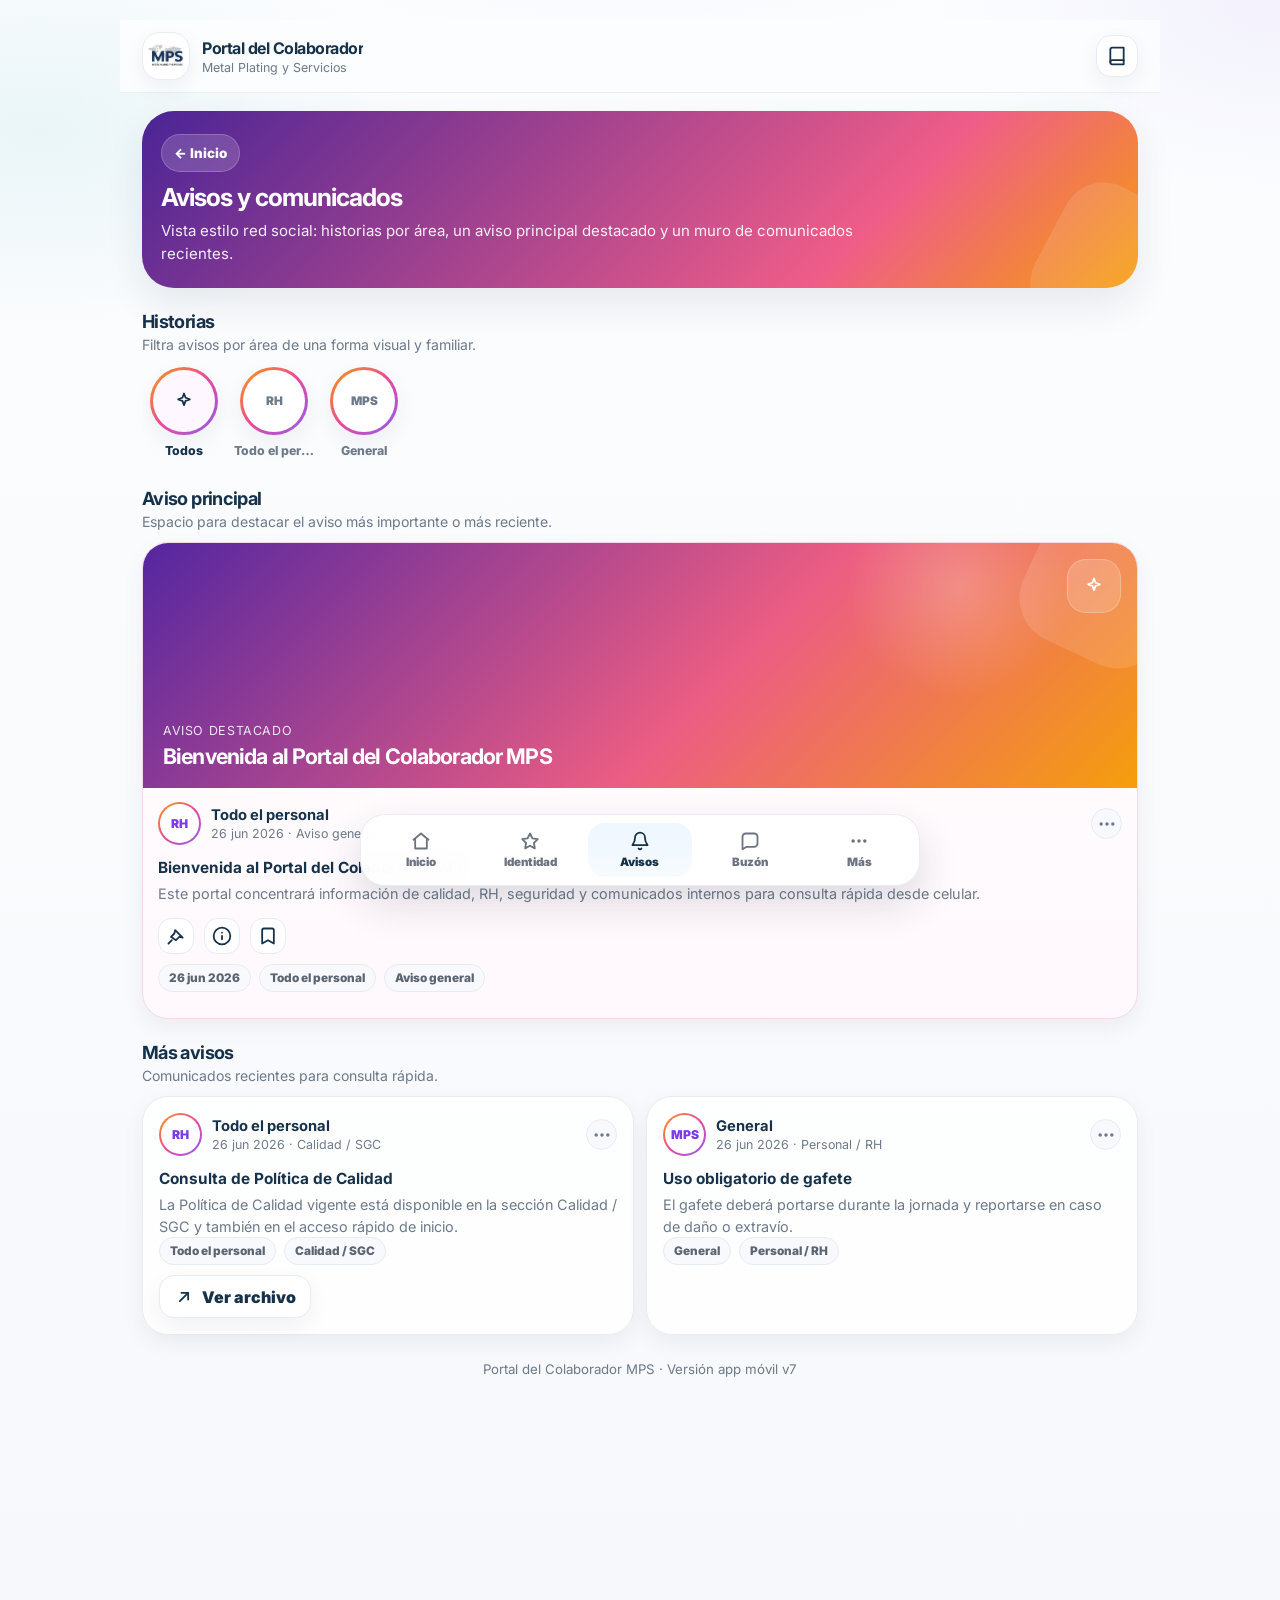
==== commit 1753afc4: "v7" ====
--- a/avisos.html
+++ b/avisos.html
@@ -7,7 +7,7 @@
   <meta name="description" content="Portal del Colaborador MPS">
   <meta name="theme-color" content="#17344d">
   <link rel="manifest" href="manifest.webmanifest">
-  <link rel="stylesheet" href="css/estilos.css">
+  <link rel="stylesheet" href="css/estilos.css?v=7">
 </head>
 <body data-page="avisos">
   <div class="shell">
@@ -51,7 +51,7 @@
   <div id="avisos-feed" class="feed-list">Cargando avisos...</div>
 </section>
 
-    <footer class="footer">Portal del Colaborador MPS · Versión app móvil v5</footer>
+    <footer class="footer">Portal del Colaborador MPS · Versión app móvil v7</footer>
   </div>
   
 <nav class="bottom-nav" aria-label="Navegación principal">
@@ -62,6 +62,6 @@
   <a href="mas.html" data-nav="mas"><span class="nav-ico" data-icon="more"></span><span>Más</span></a>
 </nav>
 
-  <script src="js/portal.js"></script>
+  <script src="js/portal.js?v=7"></script>
 </body>
 </html>
--- a/css/estilos.css
+++ b/css/estilos.css
@@ -314,3 +314,108 @@
   .doc-list,.feed-list{grid-template-columns:repeat(2,minmax(0,1fr))}
   .epp-icons{grid-template-columns:repeat(2,minmax(0,1fr))}
 }
+
+
+.preview-card .preview-pane{
+  position:relative;
+  height:170px;
+  border-radius:19px;
+  overflow:hidden;
+  background:linear-gradient(180deg,#f8fafc,#edf2f7);
+  border:1px solid var(--line);
+  margin-bottom:14px;
+  display:flex;
+  align-items:center;
+  justify-content:center;
+}
+.preview-card .preview-pane img{
+  width:100%;
+  height:100%;
+  object-fit:contain;
+  background:#fff;
+}
+.preview-card .preview-fallback{
+  width:100%;
+  height:100%;
+  display:flex;
+  flex-direction:column;
+  align-items:center;
+  justify-content:center;
+  gap:10px;
+  color:var(--muted);
+  background:linear-gradient(180deg,#f8fafc,#eef3f8);
+}
+.preview-card .preview-fallback .pdf-badge{
+  min-height:34px;
+  padding:0 12px;
+  border-radius:999px;
+  background:#fff;
+  border:1px solid var(--line);
+  color:var(--navy);
+  font-weight:800;
+  display:inline-flex;
+  align-items:center;
+}
+
+
+/* ===== v7: vista previa móvil 100% por imagen, sin PDF embebido ===== */
+.preview-card .preview-pane,
+.preview-card .preview-image-pane{
+  position: relative !important;
+  height: 172px !important;
+  border-radius: 20px !important;
+  overflow: hidden !important;
+  background: linear-gradient(180deg, #f8fafc, #edf2f7) !important;
+  border: 1px solid var(--line) !important;
+  margin-bottom: 14px !important;
+  display: flex !important;
+  align-items: center !important;
+  justify-content: center !important;
+}
+
+.preview-card .preview-pane iframe{
+  display: none !important;
+}
+
+.preview-card .preview-pane img.preview-img,
+.preview-card .preview-image-pane img.preview-img{
+  width: 100% !important;
+  height: 100% !important;
+  object-fit: contain !important;
+  background: #ffffff !important;
+  display: block !important;
+}
+
+.preview-card .preview-fallback{
+  display: none;
+  width: 100%;
+  height: 100%;
+  align-items: center;
+  justify-content: center;
+  flex-direction: column;
+  gap: 10px;
+  color: var(--muted);
+  background: linear-gradient(180deg,#f8fafc,#eef3f8);
+  text-align: center;
+  font-size: .88rem;
+}
+
+.preview-card .preview-error .preview-fallback{
+  display: flex !important;
+}
+
+.preview-card .preview-fallback .pdf-badge{
+  min-height: 34px;
+  padding: 0 12px;
+  border-radius: 999px;
+  background: #fff;
+  border: 1px solid var(--line);
+  color: var(--navy);
+  font-weight: 900;
+  display: inline-flex;
+  align-items: center;
+}
+
+.preview-label{
+  z-index: 3 !important;
+}
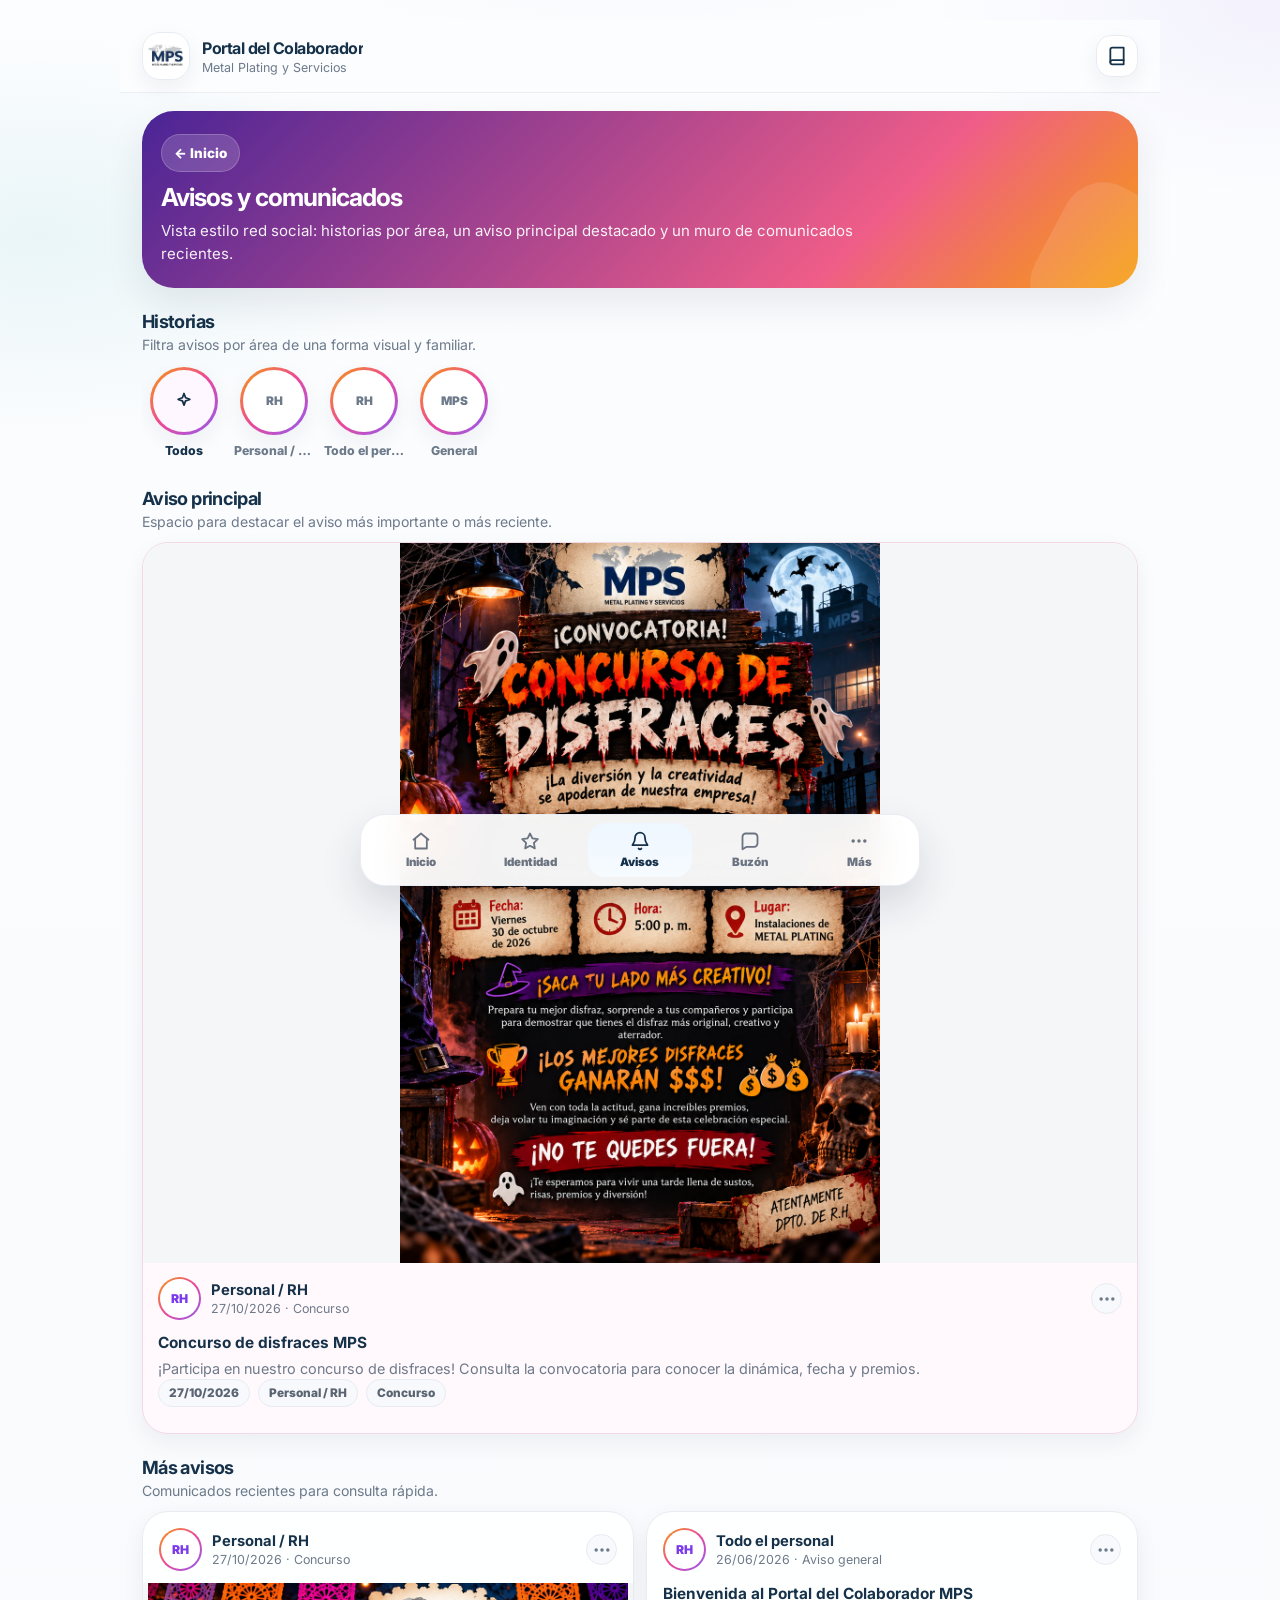
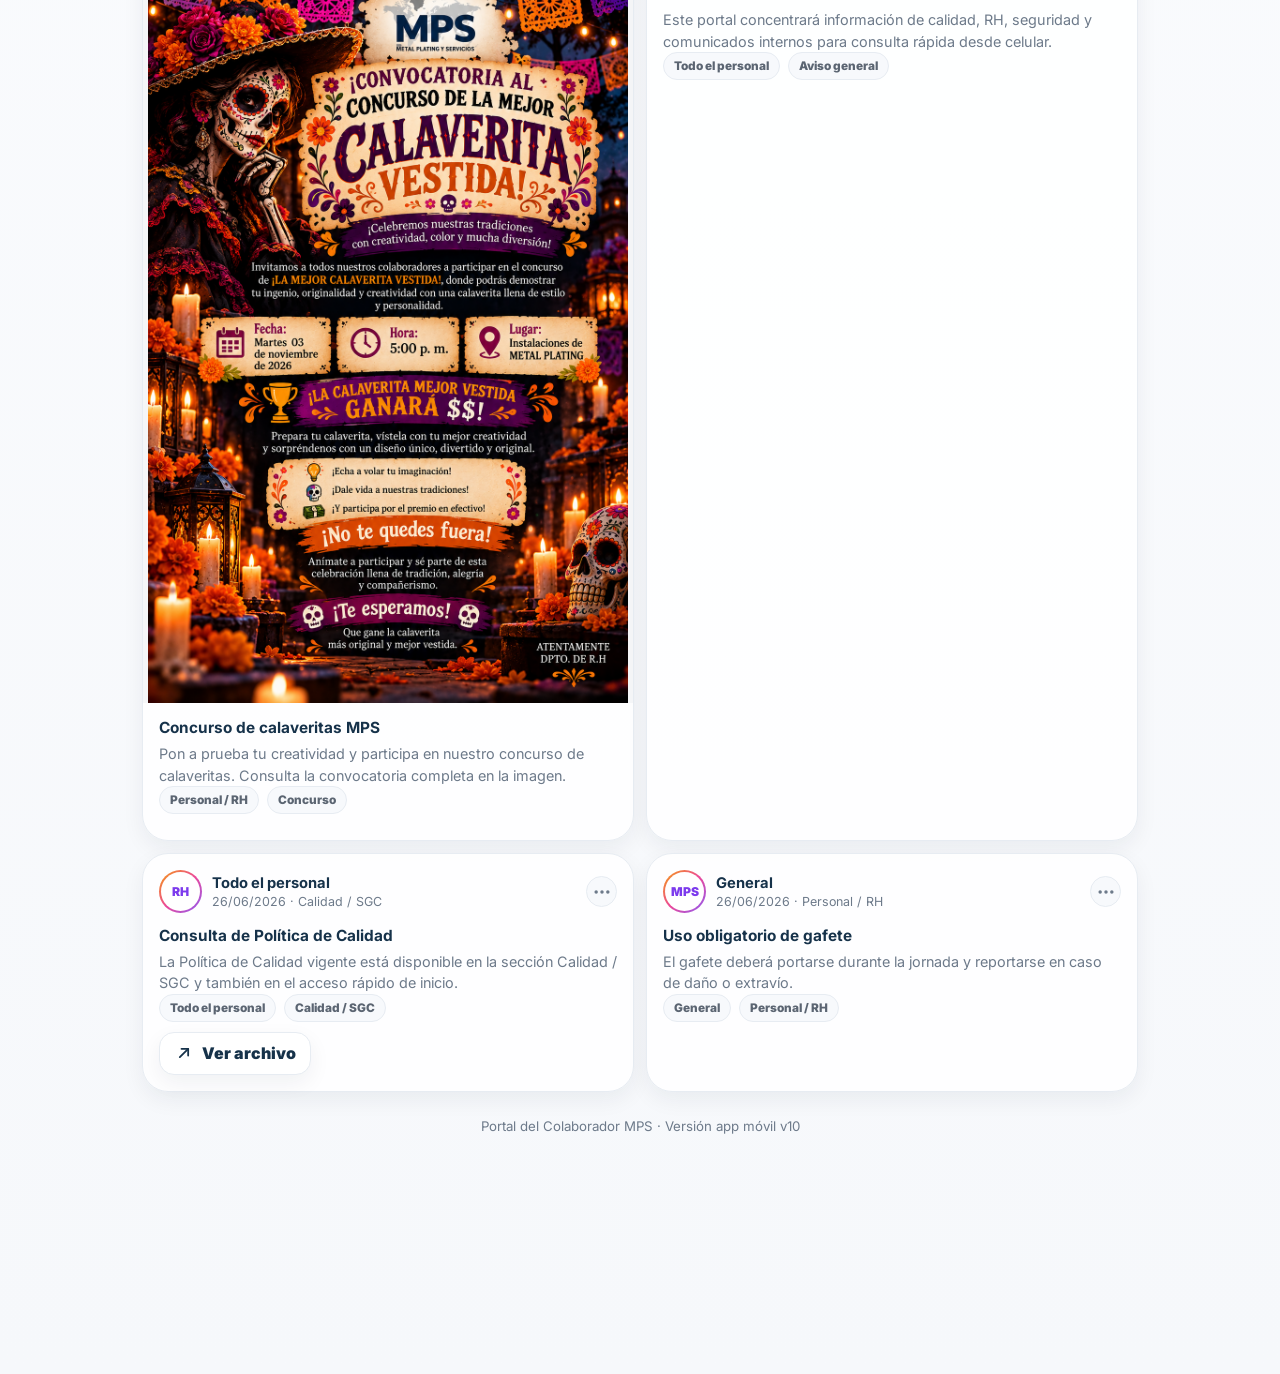
==== commit b0fc2d27: "v10" ====
--- a/avisos.html
+++ b/avisos.html
@@ -7,7 +7,7 @@
   <meta name="description" content="Portal del Colaborador MPS">
   <meta name="theme-color" content="#17344d">
   <link rel="manifest" href="manifest.webmanifest">
-  <link rel="stylesheet" href="css/estilos.css?v=7">
+  <link rel="stylesheet" href="css/estilos.css?v=10">
 </head>
 <body data-page="avisos">
   <div class="shell">
@@ -51,7 +51,7 @@
   <div id="avisos-feed" class="feed-list">Cargando avisos...</div>
 </section>
 
-    <footer class="footer">Portal del Colaborador MPS · Versión app móvil v7</footer>
+    <footer class="footer">Portal del Colaborador MPS · Versión app móvil v10</footer>
   </div>
   
 <nav class="bottom-nav" aria-label="Navegación principal">
@@ -62,6 +62,6 @@
   <a href="mas.html" data-nav="mas"><span class="nav-ico" data-icon="more"></span><span>Más</span></a>
 </nav>
 
-  <script src="js/portal.js?v=7"></script>
+  <script src="js/portal.js?v=10"></script>
 </body>
 </html>
--- a/css/estilos.css
+++ b/css/estilos.css
@@ -419,3 +419,74 @@
 .preview-label{
   z-index: 3 !important;
 }
+
+/* ===== v8: imágenes reales dentro de Avisos ===== */
+.post-media-image{
+  min-height:0 !important;
+  height:auto !important;
+  padding:0 !important;
+  background:#f4f6f8 !important;
+}
+.post-media-image::after{display:none !important}
+.post-media-image img{
+  width:100%;
+  height:auto;
+  max-height:680px;
+  object-fit:contain;
+  background:#f4f6f8;
+  display:block;
+}
+.feed-media{
+  width:calc(100% + 32px);
+  margin:12px -16px 14px;
+  background:#f4f6f8;
+  overflow:hidden;
+}
+.feed-media img{
+  width:100%;
+  height:auto;
+  max-height:560px;
+  object-fit:contain;
+  display:block;
+  background:#f4f6f8;
+}
+
+/* ===== v10: avisos leen directamente comunicados.csv ===== */
+.post-media-image{
+  min-height:0 !important;
+  height:auto !important;
+  padding:0 !important;
+  background:#f5f6f8 !important;
+}
+.post-media-image::after{display:none !important}
+.post-media-image img,
+.feed-media img{
+  width:100%;
+  height:auto;
+  max-height:720px;
+  object-fit:contain;
+  display:block;
+  background:#f5f6f8;
+}
+.feed-media{
+  width:calc(100% + 32px);
+  margin:12px -16px 14px;
+  background:#f5f6f8;
+  overflow:hidden;
+}
+.media-fallback{
+  display:none;
+  min-height:180px;
+  padding:24px;
+  align-items:center;
+  justify-content:center;
+  flex-direction:column;
+  text-align:center;
+  gap:8px;
+  color:var(--muted);
+  background:#f7f9fc;
+}
+.media-fallback .icon-svg{width:28px;height:28px;color:var(--navy)}
+.media-fallback strong{color:var(--navy)}
+.media-fallback span{font-size:.82rem}
+.media-error .media-fallback{display:flex}
